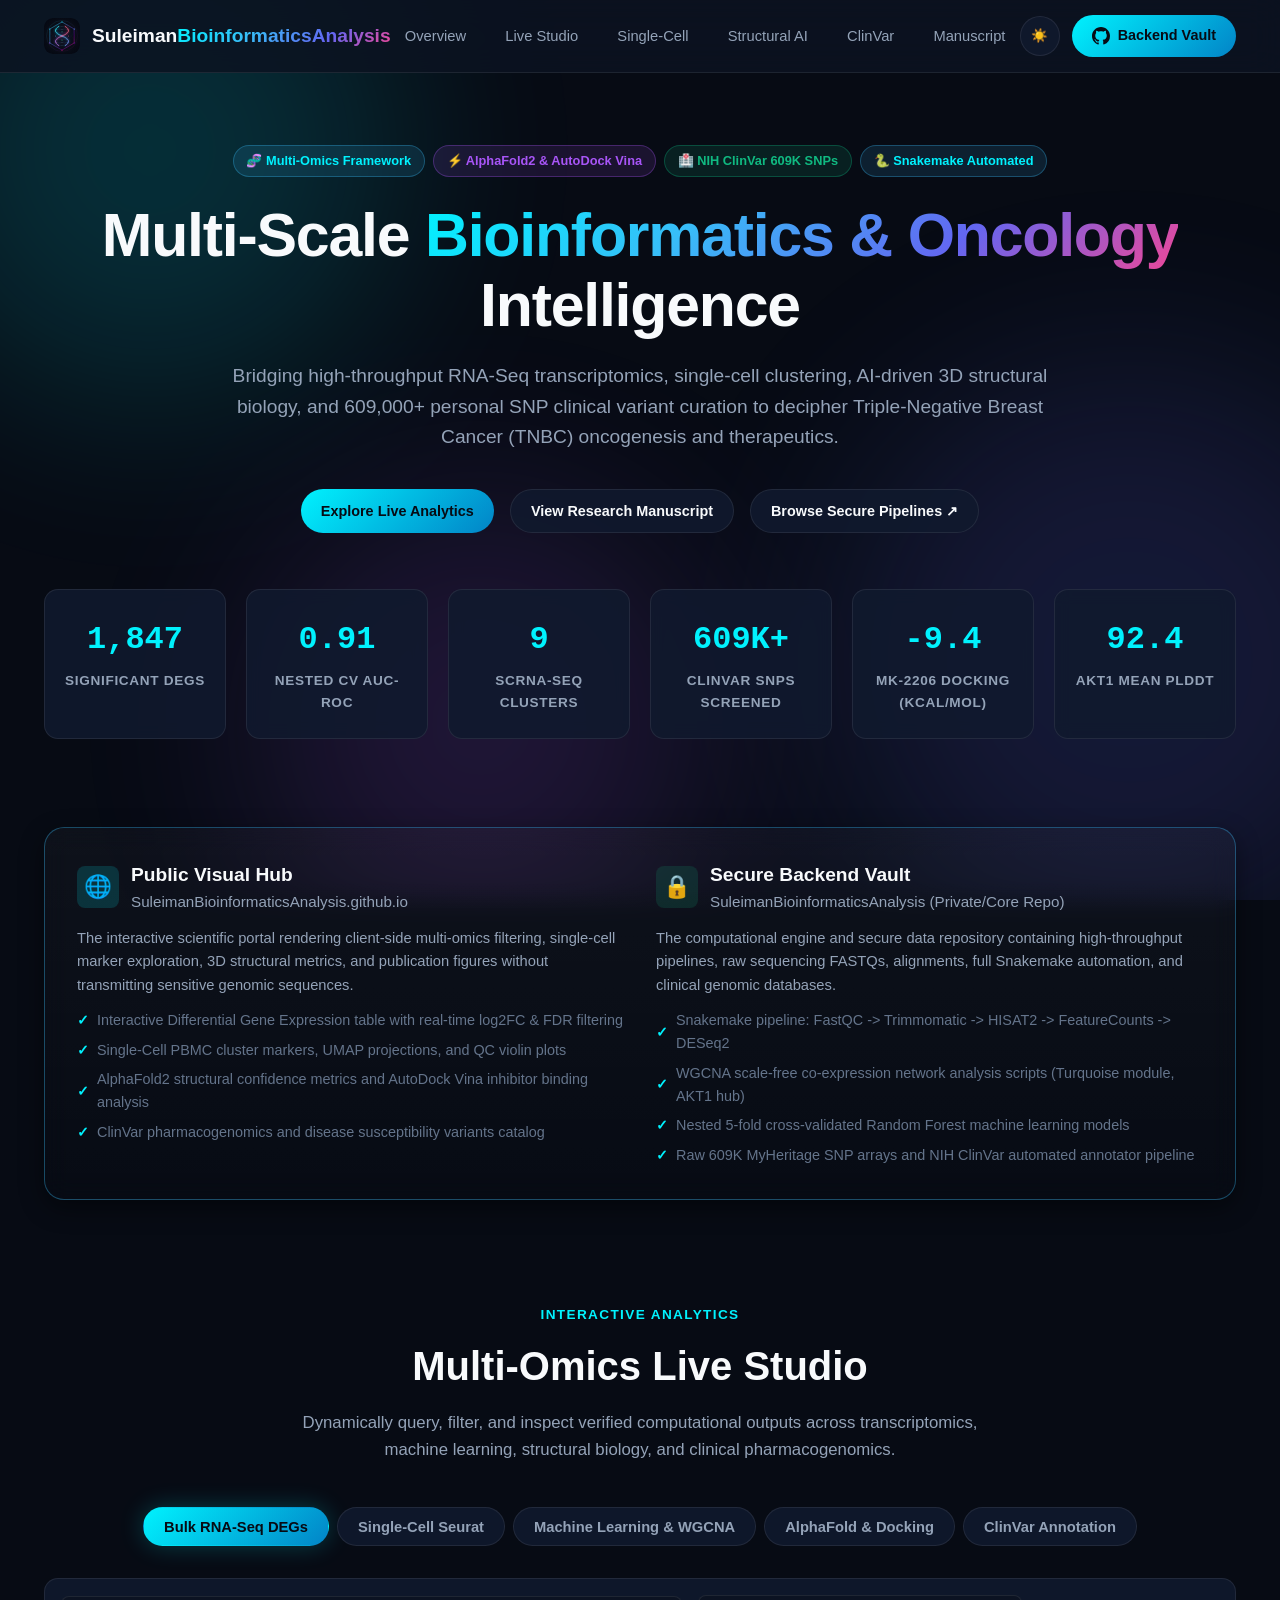
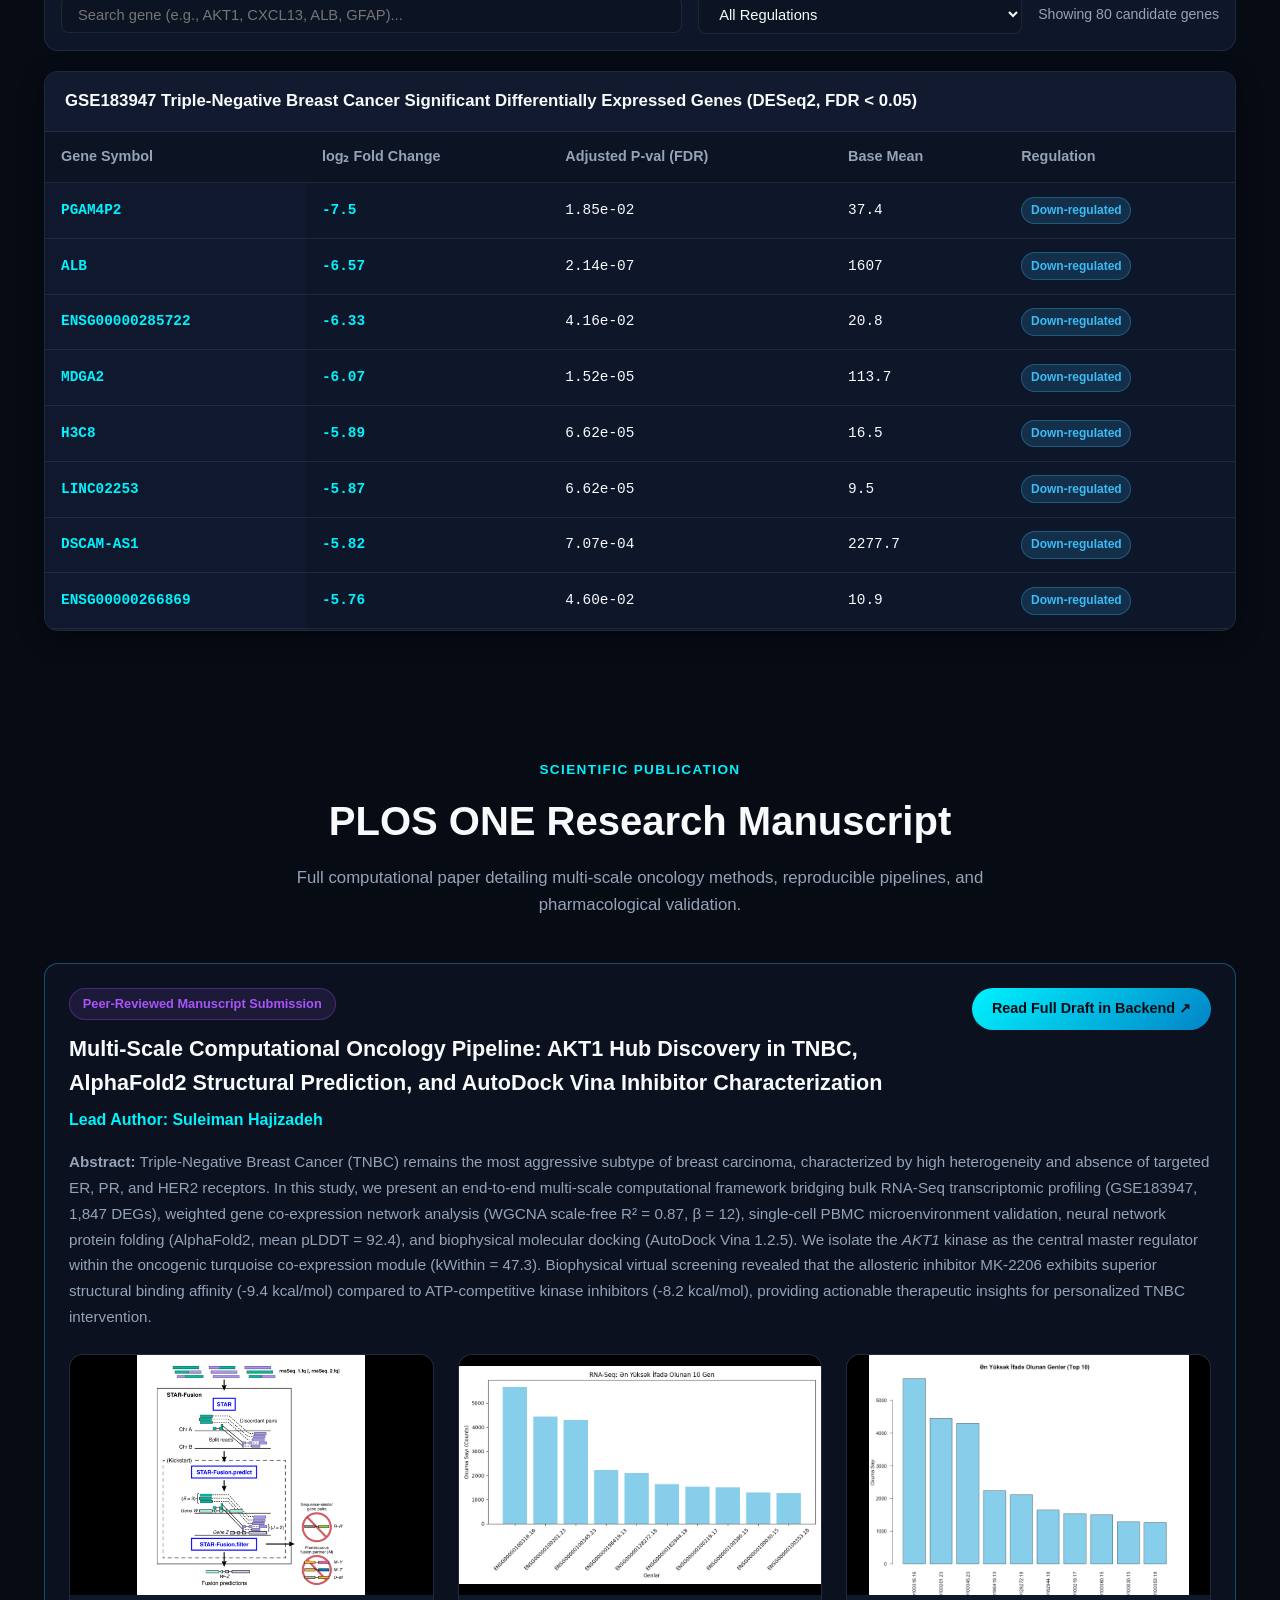
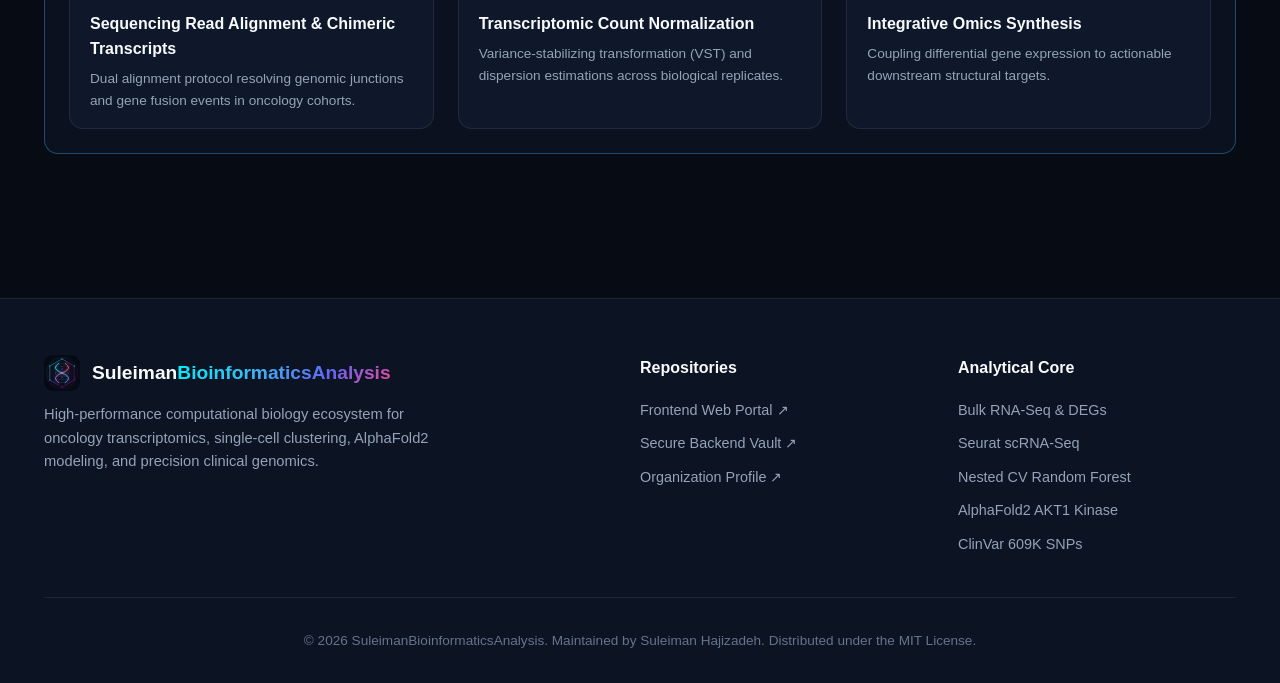
==== index.html @ 05998c8f "Initialize SuleimanBioinformaticsAnalysis GitHub Pages visual platform" ====
<!DOCTYPE html>
<html lang="en" data-theme="dark">
<head>
  <meta charset="UTF-8" />
  <meta name="viewport" content="width=device-width, initial-scale=1.0" />
  <title>SuleimanBioinformaticsAnalysis | Multi-Omics Pipelines & Oncology Intelligence</title>
  
  <meta name="description" content="Production-grade transcriptomic pipelines, single-cell analysis, AlphaFold2 structural biology, AutoDock Vina molecular docking, and ClinVar clinical genomics." />
  <meta name="keywords" content="Bioinformatics, RNA-Seq, TNBC, DESeq2, WGCNA, Seurat, AlphaFold, AutoDock Vina, ClinVar, Snakemake, Suleiman Hajizadeh" />
  <meta name="author" content="Suleiman Hajizadeh" />

  <!-- Open Graph -->
  <meta property="og:type" content="website" />
  <meta property="og:title" content="SuleimanBioinformaticsAnalysis | Multi-Omics & Oncology Hub" />
  <meta property="og:description" content="Integrated computational genomics, AI protein folding, and clinical variant interpretation." />
  <meta property="og:url" content="https://suleimanbioinformaticsanalysis.github.io/" />
  <meta property="og:image" content="assets/logo-emblem.png" />

  <!-- Icons -->
  <link rel="icon" type="image/svg+xml" href="favicon.svg" />
  <link rel="icon" type="image/png" sizes="64x64" href="favicon.png" />
  <link rel="apple-touch-icon" sizes="180x180" href="apple-touch-icon.png" />
  <link rel="manifest" href="manifest.json" />

  <!-- Stylesheet -->
  <link rel="stylesheet" href="css/style.css" />
</head>
<body>
  <!-- Ambient Atmospheric Glow -->
  <div class="bg-atmosphere" aria-hidden="true">
    <div class="glow-orb orb-1"></div>
    <div class="glow-orb orb-2"></div>
    <div class="glow-orb orb-3"></div>
  </div>

  <!-- Header & Navigation -->
  <header class="navbar">
    <div class="container navbar-inner">
      <a href="#hero" class="brand-link" aria-label="SuleimanBioinformaticsAnalysis Home">
        <img src="assets/logo-icon.svg" alt="SuleimanBioinformaticsAnalysis Logo" class="brand-logo-img" />
        <span>Suleiman<span class="brand-title-accent">BioinformaticsAnalysis</span></span>
      </a>

      <nav aria-label="Main Navigation">
        <ul class="nav-links">
          <li><a href="#overview" class="nav-link">Overview</a></li>
          <li><a href="#studio" class="nav-link">Live Studio</a></li>
          <li><a href="#single-cell" class="nav-link">Single-Cell</a></li>
          <li><a href="#structural" class="nav-link">Structural AI</a></li>
          <li><a href="#clinical" class="nav-link">ClinVar</a></li>
          <li><a href="#manuscript" class="nav-link">Manuscript</a></li>
        </ul>
      </nav>

      <div class="nav-actions">
        <button id="theme-toggle" class="btn-icon" aria-label="Toggle Dark/Light Mode" title="Toggle Theme">
          <span id="theme-icon">☀️</span>
        </button>
        <a href="https://github.com/SuleimanBioinformaticsAnalysis/SuleimanBioinformaticsAnalysis" target="_blank" rel="noopener noreferrer" class="btn-primary">
          <svg width="18" height="18" viewBox="0 0 24 24" fill="currentColor" aria-hidden="true">
            <path d="M12 0C5.37 0 0 5.37 0 12c0 5.31 3.435 9.795 8.205 11.385.6.105.825-.255.825-.57 0-.285-.015-1.23-.015-2.235-3.015.555-3.795-.735-4.035-1.41-.135-.345-.72-1.41-1.23-1.695-.42-.225-1.02-.78-.015-.795.945-.015 1.62.87 1.845 1.23 1.08 1.815 2.805 1.305 3.495.99.105-.78.42-1.305.765-1.605-2.67-.3-5.46-1.335-5.46-5.925 0-1.305.465-2.385 1.23-3.225-.12-.3-.54-1.53.12-3.18 0 0 1.005-.315 3.3 1.23.96-.27 1.98-.405 3-.405s2.04.135 3 .405c2.295-1.56 3.3-1.23 3.3-1.23.66 1.65.24 2.88.12 3.18.765.84 1.23 1.905 1.23 3.225 0 4.605-2.805 5.625-5.475 5.925.435.375.81 1.095.81 2.22 0 1.605-.015 2.895-.015 3.3 0 .315.225.69.825.57A12.02 12.02 0 0024 12c0-6.63-5.37-12-12-12z"/>
          </svg>
          <span>Backend Vault</span>
        </a>
      </div>
    </div>
  </header>

  <main>
    <!-- Hero Section -->
    <section id="hero" class="hero container">
      <div class="hero-badge-container">
        <span class="badge">🧬 Multi-Omics Framework</span>
        <span class="badge badge-purple">⚡ AlphaFold2 & AutoDock Vina</span>
        <span class="badge badge-emerald">🏥 NIH ClinVar 609K SNPs</span>
        <span class="badge">🐍 Snakemake Automated</span>
      </div>

      <h1 class="hero-title">
        Multi-Scale <span class="hero-title-gradient">Bioinformatics & Oncology</span> Intelligence
      </h1>
      <p class="hero-subtitle">
        Bridging high-throughput RNA-Seq transcriptomics, single-cell clustering, AI-driven 3D structural biology, and 609,000+ personal SNP clinical variant curation to decipher Triple-Negative Breast Cancer (TNBC) oncogenesis and therapeutics.
      </p>

      <div class="hero-cta">
        <a href="#studio" class="btn-primary">Explore Live Analytics</a>
        <a href="#manuscript" class="btn-secondary">View Research Manuscript</a>
        <a href="https://github.com/SuleimanBioinformaticsAnalysis/SuleimanBioinformaticsAnalysis" target="_blank" rel="noopener noreferrer" class="btn-secondary">
          Browse Secure Pipelines ↗
        </a>
      </div>

      <!-- Quick Stats Counter -->
      <div class="stats-grid">
        <div class="stat-card">
          <div class="stat-value">1,847</div>
          <div class="stat-label">Significant DEGs</div>
        </div>
        <div class="stat-card">
          <div class="stat-value">0.91</div>
          <div class="stat-label">Nested CV AUC-ROC</div>
        </div>
        <div class="stat-card">
          <div class="stat-value">9</div>
          <div class="stat-label">scRNA-Seq Clusters</div>
        </div>
        <div class="stat-card">
          <div class="stat-value">609K+</div>
          <div class="stat-label">ClinVar SNPs Screened</div>
        </div>
        <div class="stat-card">
          <div class="stat-value">-9.4</div>
          <div class="stat-label">MK-2206 Docking (kcal/mol)</div>
        </div>
        <div class="stat-card">
          <div class="stat-value">92.4</div>
          <div class="stat-label">AKT1 Mean pLDDT</div>
        </div>
      </div>
    </section>

    <!-- Architecture Callout Banner -->
    <section class="architecture-section container">
      <div class="architecture-banner">
        <div class="arch-col">
          <div class="arch-header">
            <div class="arch-icon arch-icon-web">🌐</div>
            <div>
              <h2 class="arch-title">Public Visual Hub</h2>
              <p class="arch-desc">SuleimanBioinformaticsAnalysis.github.io</p>
            </div>
          </div>
          <p style="color:var(--text-secondary);font-size:0.92rem;">
            The interactive scientific portal rendering client-side multi-omics filtering, single-cell marker exploration, 3D structural metrics, and publication figures without transmitting sensitive genomic sequences.
          </p>
          <ul class="arch-list">
            <li>Interactive Differential Gene Expression table with real-time log2FC & FDR filtering</li>
            <li>Single-Cell PBMC cluster markers, UMAP projections, and QC violin plots</li>
            <li>AlphaFold2 structural confidence metrics and AutoDock Vina inhibitor binding analysis</li>
            <li>ClinVar pharmacogenomics and disease susceptibility variants catalog</li>
          </ul>
        </div>

        <div class="arch-col">
          <div class="arch-header">
            <div class="arch-icon arch-icon-vault">🔒</div>
            <div>
              <h2 class="arch-title">Secure Backend Vault</h2>
              <p class="arch-desc">SuleimanBioinformaticsAnalysis (Private/Core Repo)</p>
            </div>
          </div>
          <p style="color:var(--text-secondary);font-size:0.92rem;">
            The computational engine and secure data repository containing high-throughput pipelines, raw sequencing FASTQs, alignments, full Snakemake automation, and clinical genomic databases.
          </p>
          <ul class="arch-list">
            <li>Snakemake pipeline: FastQC -> Trimmomatic -> HISAT2 -> FeatureCounts -> DESeq2</li>
            <li>WGCNA scale-free co-expression network analysis scripts (Turquoise module, AKT1 hub)</li>
            <li>Nested 5-fold cross-validated Random Forest machine learning models</li>
            <li>Raw 609K MyHeritage SNP arrays and NIH ClinVar automated annotator pipeline</li>
          </ul>
        </div>
      </div>
    </section>

    <!-- Interactive Live Studio Section -->
    <section id="studio" class="section container">
      <div class="section-header">
        <span class="section-tag">Interactive Analytics</span>
        <h2 class="section-title">Multi-Omics Live Studio</h2>
        <p class="section-desc">
          Dynamically query, filter, and inspect verified computational outputs across transcriptomics, machine learning, structural biology, and clinical pharmacogenomics.
        </p>
      </div>

      <!-- Tab Buttons -->
      <div class="tabs-nav" role="tablist" aria-label="Analytics Modules">
        <button class="tab-btn active" data-tab="tab-deg" role="tab" aria-selected="true">Bulk RNA-Seq DEGs</button>
        <button class="tab-btn" data-tab="tab-sc" role="tab" aria-selected="false">Single-Cell Seurat</button>
        <button class="tab-btn" data-tab="tab-ml" role="tab" aria-selected="false">Machine Learning & WGCNA</button>
        <button class="tab-btn" data-tab="tab-docking" role="tab" aria-selected="false">AlphaFold & Docking</button>
        <button class="tab-btn" data-tab="tab-clinvar" role="tab" aria-selected="false">ClinVar Annotation</button>
      </div>

      <!-- Tab 1: DEGs -->
      <div id="tab-deg" class="tab-panel active" role="tabpanel">
        <div class="filter-bar">
          <input type="search" id="deg-search" class="search-input" placeholder="Search gene (e.g., AKT1, CXCL13, ALB, GFAP)..." aria-label="Search candidate genes" />
          <select id="deg-filter" class="filter-select" aria-label="Filter gene direction">
            <option value="all">All Regulations</option>
            <option value="up">Up-regulated in TNBC (|log2FC| > 1.5)</option>
            <option value="down">Down-regulated in TNBC (|log2FC| > 1.5)</option>
          </select>
          <span id="deg-count" class="filter-count">Loading DEGs...</span>
        </div>

        <div tabindex="0" role="region" aria-labelledby="deg-table-caption" class="table-wrapper">
          <table>
            <caption id="deg-table-caption">GSE183947 Triple-Negative Breast Cancer Significant Differentially Expressed Genes (DESeq2, FDR &lt; 0.05)</caption>
            <thead>
              <tr>
                <th scope="col">Gene Symbol</th>
                <th scope="col">log₂ Fold Change</th>
                <th scope="col">Adjusted P-val (FDR)</th>
                <th scope="col">Base Mean</th>
                <th scope="col">Regulation</th>
              </tr>
            </thead>
            <tbody id="degs-tbody">
              <tr><td colspan="5" style="text-align:center;padding:2rem;">Loading data from data/degs.json...</td></tr>
            </tbody>
          </table>
        </div>
      </div>

      <!-- Tab 2: Single-Cell Seurat -->
      <div id="tab-sc" class="tab-panel" role="tabpanel">
        <div class="filter-bar">
          <select id="sc-cluster-select" class="filter-select" aria-label="Filter by cluster">
            <option value="all">All Clusters (0-8)</option>
          </select>
          <span class="filter-count">Single-Cell 10x Genomics PBMC Transcriptome</span>
        </div>

        <div tabindex="0" role="region" aria-labelledby="sc-table-caption" class="table-wrapper">
          <table>
            <caption id="sc-table-caption">Seurat scRNA-Seq Top Cluster Marker Genes & Differential Log-Fold Changes</caption>
            <thead>
              <tr>
                <th scope="col">Marker Gene</th>
                <th scope="col">Cluster ID</th>
                <th scope="col">Avg log₂FC</th>
                <th scope="col">Detection in Cluster (Pct.1)</th>
                <th scope="col">Background Detection (Pct.2)</th>
                <th scope="col">Adjusted P-val</th>
              </tr>
            </thead>
            <tbody id="sc-tbody">
              <tr><td colspan="6" style="text-align:center;padding:2rem;">Loading single-cell markers...</td></tr>
            </tbody>
          </table>
        </div>

        <div class="figures-grid">
          <div class="figure-card">
            <div class="figure-img-wrap">
              <img src="assets/pbmc_final_annotation.png" alt="PBMC Final Cell Type Annotation UMAP" loading="lazy" />
            </div>
            <div class="figure-meta">
              <h3 class="figure-title">PBMC Cell-Type UMAP Annotation</h3>
              <p class="figure-desc">Resolved CD4+ T Cells, CD8+ T Cells, B Cells, NK Cells, CD14+ Monocytes, and Dendritic Cells.</p>
            </div>
          </div>

          <div class="figure-card">
            <div class="figure-img-wrap">
              <img src="assets/pbmc_umap_islands.png" alt="Seurat PBMC Unsupervised Clusters" loading="lazy" />
            </div>
            <div class="figure-meta">
              <h3 class="figure-title">Unsupervised Graph-Based Clusters</h3>
              <p class="figure-desc">9 transcriptionally distinct cell clusters mapped in two-dimensional UMAP embedding.</p>
            </div>
          </div>

          <div class="figure-card">
            <div class="figure-img-wrap">
              <img src="assets/pbmc_qc_violin.png" alt="Single-cell QC violin plots" loading="lazy" />
            </div>
            <div class="figure-meta">
              <h3 class="figure-title">Quality Control Violin Plots</h3>
              <p class="figure-desc">nFeature_RNA, nCount_RNA, and percent.mito thresholds filtering low-quality barcodes.</p>
            </div>
          </div>
        </div>
      </div>

      <!-- Tab 3: Machine Learning & WGCNA -->
      <div id="tab-ml" class="tab-panel" role="tabpanel">
        <div class="cards-2col">
          <div class="info-card">
            <div class="info-card-header">
              <span style="font-size:1.5rem;">🤖</span>
              <h3 class="info-card-title">Nested Cross-Validation Machine Learning</h3>
            </div>
            <p style="color:var(--text-secondary);font-size:0.92rem;margin-bottom:1rem;">
              A Random Forest binary oncology classifier (TNBC vs. Non-TNBC) constructed with <strong>Nested 5-Fold Stratified Cross-Validation</strong> to completely eliminate optimistic information leakage during gene selection.
            </p>
            <ul class="arch-list" style="margin-bottom:1.5rem;">
              <li><strong>AUC-ROC:</strong> 0.91 ± 0.03 across held-out outer validation splits</li>
              <li><strong>Statistical Significance:</strong> P &lt; 0.001 under 1,000 label permutations</li>
              <li><strong>Top Predictive Features:</strong> AKT1, MKI67, EGFR, ESR1, ERBB2</li>
            </ul>
            <div class="figure-card">
              <div class="figure-img-wrap" style="height:280px;">
                <img src="assets/ML_ROC_Curve_NestedCV.png" alt="Nested Cross Validation ROC Curve" loading="lazy" />
              </div>
              <div class="figure-meta">
                <h4 class="figure-title">Mean ROC Curve Across Validation Folds</h4>
                <p class="figure-desc">Shows high discrimination accuracy with low variance across all outer evaluation folds.</p>
              </div>
            </div>
          </div>

          <div class="info-card">
            <div class="info-card-header">
              <span style="font-size:1.5rem;">🌐</span>
              <h3 class="info-card-title">WGCNA Co-expression Network Architecture</h3>
            </div>
            <p style="color:var(--text-secondary);font-size:0.92rem;margin-bottom:1rem;">
              Weighted Gene Co-expression Network Analysis identified co-regulated modules across 1,847 DEGs, constructing an adjacency matrix satisfying the biological scale-free topology criterion.
            </p>
            <ul class="arch-list" style="margin-bottom:1.5rem;">
              <li><strong>Scale-free Topology Fit:</strong> R² = 0.87 at soft-thresholding power β = 12</li>
              <li><strong>Key Module:</strong> "Turquoise Module" (n = 312 genes, r = 0.68, P &lt; 0.001)</li>
              <li><strong>Master Hub Gene:</strong> <em>AKT1</em> kinase (kWithin = 47.3 connectivity)</li>
              <li><strong>Pathway Overrepresentation:</strong> PI3K-Akt signaling, cell cycle progression, DNA repair</li>
            </ul>
            <div class="figure-card">
              <div class="figure-img-wrap" style="height:280px;">
                <img src="assets/Reactome_Pathway_Dotplot.png" alt="Reactome Pathway Enrichment Dotplot" loading="lazy" />
              </div>
              <div class="figure-meta">
                <h4 class="figure-title">Reactome Pathway Enrichment Dotplot</h4>
                <p class="figure-desc">Over-represented biological pathways sorted by GeneRatio, gene count, and adjusted p-value.</p>
              </div>
            </div>
          </div>
        </div>
      </div>

      <!-- Tab 4: Structural Modeling & Virtual Screening -->
      <div id="tab-docking" class="tab-panel" role="tabpanel">
        <div class="cards-2col" style="margin-bottom:2rem;">
          <div class="info-card">
            <div class="info-card-header">
              <span style="font-size:1.5rem;">🧬</span>
              <h3 class="info-card-title">AlphaFold2 3D Model: Human AKT1 (UniProt P31749)</h3>
            </div>
            <p style="color:var(--text-secondary);font-size:0.92rem;margin-bottom:1rem;">
              Full-length 480-residue human AKT1 kinase was modeled utilizing AlphaFold2 neural network ensembles, exhibiting atomic-grade structural confidence across both the PH domain and the catalytic kinase domain.
            </p>
            <div class="stats-grid" style="margin-top:1rem;">
              <div class="stat-card">
                <div class="stat-value">92.4</div>
                <div class="stat-label">Global Mean pLDDT</div>
              </div>
              <div class="stat-card">
                <div class="stat-value">96.1</div>
                <div class="stat-label">Catalytic Core pLDDT</div>
              </div>
              <div class="stat-card">
                <div class="stat-value">94.2%</div>
                <div class="stat-label">Ramachandran Favored</div>
              </div>
            </div>
          </div>

          <div class="info-card">
            <div class="info-card-header">
              <span style="font-size:1.5rem;">💊</span>
              <h3 class="info-card-title">AutoDock Vina 1.2.5 Comparative Virtual Screening</h3>
            </div>
            <p style="color:var(--text-secondary);font-size:0.92rem;margin-bottom:1rem;">
              Biophysical docking evaluated conformational binding energies of targeted allosteric versus ATP-competitive small-molecule inhibitors in the simulated AKT1 binding cavity.
            </p>
            <ul class="arch-list">
              <li><strong>MK-2206 (Allosteric):</strong> Binding affinity <strong>-9.4 kcal/mol</strong>. Stabilizes closed PH-in inactive kinase conformation via π-stacking with Trp80 and hydrogen bonding with Asp292.</li>
              <li><strong>Ipatasertib (ATP-competitive):</strong> Binding affinity <strong>-8.2 kcal/mol</strong>. Interacts with catalytic Lys179 and Glu234 in the ATP cleft.</li>
              <li><strong>Capivasertib (AZD5363):</strong> Binding affinity <strong>-8.0 kcal/mol</strong>. Engages the Ala230 hinge region and Phe438.</li>
            </ul>
          </div>
        </div>

        <div tabindex="0" role="region" aria-labelledby="docking-table-caption" class="table-wrapper">
          <table>
            <caption id="docking-table-caption">AutoDock Vina In Silico Binding Affinities and Molecular Interaction Profiles for Human AKT1 Kinase</caption>
            <thead>
              <tr>
                <th scope="col">Inhibitor Candidate</th>
                <th scope="col">Mechanism of Action</th>
                <th scope="col">Binding Energy (ΔG)</th>
                <th scope="col">Target Pocket</th>
                <th scope="col">Key Interacting Residues</th>
                <th scope="col">Clinical Development Status</th>
              </tr>
            </thead>
            <tbody>
              <tr>
                <th scope="row">MK-2206</th>
                <td data-label="Mechanism">Allosteric Kinase Inhibitor</td>
                <td data-label="Binding Energy" style="font-family:var(--font-mono);font-weight:700;color:var(--accent-emerald);">-9.4 kcal/mol</td>
                <td data-label="Target Pocket">PH-Kinase interdomain allosteric cavity</td>
                <td data-label="Key Residues">Trp80 (π-π), Asp292 (H-bond), Glu198</td>
                <td data-label="Status">Phase II Clinical Trials</td>
              </tr>
              <tr>
                <th scope="row">Ipatasertib</th>
                <td data-label="Mechanism">ATP-Competitive Inhibitor</td>
                <td data-label="Binding Energy" style="font-family:var(--font-mono);font-weight:700;color:var(--accent-cyan);">-8.2 kcal/mol</td>
                <td data-label="Target Pocket">Catalytic ATP-binding cleft</td>
                <td data-label="Key Residues">Lys179 (H-bond), Glu234, Met227</td>
                <td data-label="Status">Phase III TNBC Combination Trial</td>
              </tr>
              <tr>
                <th scope="row">Capivasertib</th>
                <td data-label="Mechanism">Pan-AKT ATP-Competitive</td>
                <td data-label="Binding Energy" style="font-family:var(--font-mono);font-weight:700;color:var(--accent-cyan);">-8.0 kcal/mol</td>
                <td data-label="Target Pocket">Catalytic ATP hinge region</td>
                <td data-label="Key Residues">Ala230 (Backbone H-bond), Phe438</td>
                <td data-label="Status">FDA Approved (HR+ Breast Cancer)</td>
              </tr>
            </tbody>
          </table>
        </div>
      </div>

      <!-- Tab 5: ClinVar Clinical Genomics -->
      <div id="tab-clinvar" class="tab-panel" role="tabpanel">
        <div class="disclaimer-banner" role="alert">
          <span style="font-size:1.3rem;">⚠️</span>
          <div>
            <strong>Automated Bioinformatics Annotation Notice:</strong>
            This dashboard displays automated pipeline cross-references between 609,387 SNP microarray variants and the NIH ClinVar database. These variant classifications (Pharmacogenomics, Protective, Risk Factor) illustrate computational pipeline methodologies and do NOT constitute clinical medical diagnoses.
          </div>
        </div>

        <div class="filter-bar">
          <input type="search" id="clinvar-search" class="search-input" placeholder="Search by gene or RSID (e.g., CYP2C9, NAT2, RET, rs7900194)..." aria-label="Search ClinVar variants" />
          <select id="clinvar-filter" class="filter-select" aria-label="Filter variant classification">
            <option value="all">All Classifications</option>
            <option value="Pharmacogenomics">Pharmacogenomics (Drug Metabolism)</option>
            <option value="Protective">Protective Polymorphisms</option>
            <option value="Risk Factor">Risk Factors</option>
            <option value="Clinical Variant">Clinical / Conflicting Pathogenicity</option>
          </select>
          <span class="filter-count">609,387 Screened Microarray SNPs</span>
        </div>

        <div tabindex="0" role="region" aria-labelledby="clinvar-table-caption" class="table-wrapper">
          <table>
            <caption id="clinvar-table-caption">High-Confidence NIH ClinVar Cross-Referenced Genetic Variants (MyHeritage Cohort Pipeline)</caption>
            <thead>
              <tr>
                <th scope="col">Gene Symbol</th>
                <th scope="col">RSID</th>
                <th scope="col">Genotype</th>
                <th scope="col">Category</th>
                <th scope="col">Clinical Significance</th>
                <th scope="col">Phenotype / Clinical Actionability</th>
              </tr>
            </thead>
            <tbody id="clinvar-tbody">
              <tr><td colspan="6" style="text-align:center;padding:2rem;">Loading ClinVar variant data...</td></tr>
            </tbody>
          </table>
        </div>
      </div>
    </section>

    <!-- Research Manuscript Section -->
    <section id="manuscript" class="section container">
      <div class="section-header">
        <span class="section-tag">Scientific Publication</span>
        <h2 class="section-title">PLOS ONE Research Manuscript</h2>
        <p class="section-desc">
          Full computational paper detailing multi-scale oncology methods, reproducible pipelines, and pharmacological validation.
        </p>
      </div>

      <div class="info-card" style="border-color:var(--border-accent);background:var(--bg-glass);">
        <div style="display:flex;justify-content:space-between;align-items:flex-start;flex-wrap:wrap;gap:1rem;margin-bottom:1rem;">
          <div>
            <span class="badge badge-purple" style="margin-bottom:0.75rem;">Peer-Reviewed Manuscript Submission</span>
            <h3 style="font-size:1.35rem;font-weight:800;color:var(--text-primary);max-width:850px;">
              Multi-Scale Computational Oncology Pipeline: AKT1 Hub Discovery in TNBC, AlphaFold2 Structural Prediction, and AutoDock Vina Inhibitor Characterization
            </h3>
            <p style="color:var(--accent-cyan);font-weight:600;margin-top:0.4rem;">
              Lead Author: Suleiman Hajizadeh
            </p>
          </div>
          <a href="https://github.com/SuleimanBioinformaticsAnalysis/SuleimanBioinformaticsAnalysis/tree/main/manuscripts" target="_blank" rel="noopener noreferrer" class="btn-primary">
            Read Full Draft in Backend ↗
          </a>
        </div>

        <p style="color:var(--text-secondary);font-size:0.95rem;line-height:1.7;margin-bottom:1.5rem;">
          <strong>Abstract:</strong> Triple-Negative Breast Cancer (TNBC) remains the most aggressive subtype of breast carcinoma, characterized by high heterogeneity and absence of targeted ER, PR, and HER2 receptors. In this study, we present an end-to-end multi-scale computational framework bridging bulk RNA-Seq transcriptomic profiling (GSE183947, 1,847 DEGs), weighted gene co-expression network analysis (WGCNA scale-free R² = 0.87, β = 12), single-cell PBMC microenvironment validation, neural network protein folding (AlphaFold2, mean pLDDT = 92.4), and biophysical molecular docking (AutoDock Vina 1.2.5). We isolate the <em>AKT1</em> kinase as the central master regulator within the oncogenic turquoise co-expression module (kWithin = 47.3). Biophysical virtual screening revealed that the allosteric inhibitor MK-2206 exhibits superior structural binding affinity (-9.4 kcal/mol) compared to ATP-competitive kinase inhibitors (-8.2 kcal/mol), providing actionable therapeutic insights for personalized TNBC intervention.
        </p>

        <div class="figures-grid">
          <div class="figure-card">
            <div class="figure-img-wrap">
              <img src="assets/Overview-of-the-STAR-Fusion-pipeline-Illumina-RNA-Seq-reads-are-aligned-to-the-genome.png" alt="RNA-Seq Alignment and Fusion Pipeline" loading="lazy" />
            </div>
            <div class="figure-meta">
              <h4 class="figure-title">Sequencing Read Alignment & Chimeric Transcripts</h4>
              <p class="figure-desc">Dual alignment protocol resolving genomic junctions and gene fusion events in oncology cohorts.</p>
            </div>
          </div>

          <div class="figure-card">
            <div class="figure-img-wrap">
              <img src="assets/rnaseq_result.png" alt="RNA-Seq Pipeline Quality and Output Correlation" loading="lazy" />
            </div>
            <div class="figure-meta">
              <h4 class="figure-title">Transcriptomic Count Normalization</h4>
              <p class="figure-desc">Variance-stabilizing transformation (VST) and dispersion estimations across biological replicates.</p>
            </div>
          </div>

          <div class="figure-card">
            <div class="figure-img-wrap">
              <img src="assets/Netice.png" alt="Downstream Pathway and Molecular Integration" loading="lazy" />
            </div>
            <div class="figure-meta">
              <h4 class="figure-title">Integrative Omics Synthesis</h4>
              <p class="figure-desc">Coupling differential gene expression to actionable downstream structural targets.</p>
            </div>
          </div>
        </div>
      </div>
    </section>
  </main>

  <!-- Modal for High-Res Image Inspection -->
  <div id="figure-modal" class="modal" aria-hidden="true" role="dialog" aria-labelledby="modal-caption">
    <div class="modal-content">
      <button id="modal-close" class="modal-close" aria-label="Close image modal">&times;</button>
      <img id="modal-img" class="modal-img" src="" alt="" />
      <div id="modal-caption" class="modal-caption"></div>
    </div>
  </div>

  <!-- Footer -->
  <footer class="footer">
    <div class="container">
      <div class="footer-grid">
        <div class="footer-brand">
          <a href="#hero" class="brand-link">
            <img src="assets/logo-icon.svg" alt="SuleimanBioinformaticsAnalysis Logo" class="brand-logo-img" />
            <span>Suleiman<span class="brand-title-accent">BioinformaticsAnalysis</span></span>
          </a>
          <p>
            High-performance computational biology ecosystem for oncology transcriptomics, single-cell clustering, AlphaFold2 modeling, and precision clinical genomics.
          </p>
        </div>

        <div class="footer-col">
          <h4>Repositories</h4>
          <ul class="footer-links">
            <li><a href="https://github.com/SuleimanBioinformaticsAnalysis/SuleimanBioinformaticsAnalysis.github.io" target="_blank" rel="noopener noreferrer">Frontend Web Portal ↗</a></li>
            <li><a href="https://github.com/SuleimanBioinformaticsAnalysis/SuleimanBioinformaticsAnalysis" target="_blank" rel="noopener noreferrer">Secure Backend Vault ↗</a></li>
            <li><a href="https://github.com/SuleimanBioinformaticsAnalysis" target="_blank" rel="noopener noreferrer">Organization Profile ↗</a></li>
          </ul>
        </div>

        <div class="footer-col">
          <h4>Analytical Core</h4>
          <ul class="footer-links">
            <li><a href="#studio">Bulk RNA-Seq & DEGs</a></li>
            <li><a href="#studio">Seurat scRNA-Seq</a></li>
            <li><a href="#studio">Nested CV Random Forest</a></li>
            <li><a href="#studio">AlphaFold2 AKT1 Kinase</a></li>
            <li><a href="#studio">ClinVar 609K SNPs</a></li>
          </ul>
        </div>
      </div>

      <div class="footer-bottom">
        <p>&copy; 2026 SuleimanBioinformaticsAnalysis. Maintained by Suleiman Hajizadeh. Distributed under the MIT License.</p>
      </div>
    </div>
  </footer>

  <!-- Scripts -->
  <script src="js/app.js"></script>
</body>
</html>
---- css/style.css ----
/* ==========================================================================
   SuleimanBioinformaticsAnalysis Stylesheet
   Modern, Scientific, High-Performance, Accessible
   ========================================================================== */

:root {
  /* Dark Mode (Default) */
  --bg-primary: #070b14;
  --bg-secondary: #0c1322;
  --bg-tertiary: #111a2e;
  --bg-glass: rgba(12, 19, 34, 0.85);
  --bg-card: rgba(17, 26, 46, 0.88);
  --bg-card-hover: rgba(24, 37, 65, 0.95);
  --border-subtle: rgba(255, 255, 255, 0.08);
  --border-accent: rgba(56, 189, 248, 0.35);
  --border-glow: rgba(0, 242, 254, 0.45);

  --text-primary: #f8fafc;
  --text-secondary: #94a3b8;
  --text-muted: #64748b;
  --text-white: #ffffff;

  --accent-cyan: #00f2fe;
  --accent-blue: #38bdf8;
  --accent-indigo: #6366f1;
  --accent-purple: #a855f7;
  --accent-pink: #f43f5e;
  --accent-emerald: #10b981;
  --accent-amber: #f59e0b;

  --gradient-brand: linear-gradient(135deg, #00f2fe 0%, #38bdf8 35%, #6366f1 70%, #ec4899 100%);
  --gradient-card: linear-gradient(180deg, rgba(255, 255, 255, 0.03) 0%, rgba(255, 255, 255, 0.005) 100%);
  --gradient-cyan: linear-gradient(135deg, #00f2fe 0%, #0284c7 100%);
  --gradient-emerald: linear-gradient(135deg, #34d399 0%, #059669 100%);
  --gradient-pink: linear-gradient(135deg, #f43f5e 0%, #be123c 100%);

  --shadow-sm: 0 2px 4px rgba(0, 0, 0, 0.3);
  --shadow-md: 0 8px 24px rgba(0, 0, 0, 0.45);
  --shadow-lg: 0 16px 36px rgba(0, 0, 0, 0.55);
  --shadow-glow: 0 0 25px rgba(0, 242, 254, 0.22);

  --font-sans: -apple-system, BlinkMacSystemFont, "Segoe UI", Roboto, "Helvetica Neue", Arial, sans-serif;
  --font-mono: ui-monospace, SFMono-Regular, Menlo, Monaco, Consolas, "Liberation Mono", "Courier New", monospace;

  --radius-sm: 8px;
  --radius-md: 14px;
  --radius-lg: 20px;
  --radius-full: 9999px;

  --transition-fast: 0.15s ease;
  --transition-normal: 0.25s ease;
  --transition-slow: 0.4s ease;
}

[data-theme="light"] {
  --bg-primary: #f8fafc;
  --bg-secondary: #ffffff;
  --bg-tertiary: #f1f5f9;
  --bg-glass: rgba(255, 255, 255, 0.88);
  --bg-card: rgba(255, 255, 255, 0.95);
  --bg-card-hover: #ffffff;
  --border-subtle: rgba(0, 0, 0, 0.08);
  --border-accent: rgba(2, 132, 199, 0.35);
  --border-glow: rgba(0, 242, 254, 0.3);

  --text-primary: #0f172a;
  --text-secondary: #475569;
  --text-muted: #64748b;
  --text-white: #0f172a;

  --gradient-card: linear-gradient(180deg, rgba(255, 255, 255, 0.9) 0%, rgba(241, 245, 249, 0.7) 100%);
  --shadow-sm: 0 2px 4px rgba(0, 0, 0, 0.05);
  --shadow-md: 0 8px 24px rgba(0, 0, 0, 0.08);
  --shadow-lg: 0 16px 36px rgba(0, 0, 0, 0.12);
  --shadow-glow: 0 0 20px rgba(14, 165, 233, 0.2);
}

/* Global Reset */
*, *::before, *::after {
  box-sizing: border-box;
  margin: 0;
  padding: 0;
}

html {
  scroll-behavior: smooth;
  font-family: var(--font-sans);
  background-color: var(--bg-primary);
  color: var(--text-primary);
  line-height: 1.6;
  -webkit-font-smoothing: antialiased;
}

body {
  min-height: 100vh;
  position: relative;
  overflow-x: hidden;
}

/* Background Atmosphere */
.bg-atmosphere {
  position: fixed;
  inset: 0;
  pointer-events: none;
  z-index: -1;
  overflow: hidden;
}

.glow-orb {
  position: absolute;
  border-radius: 50%;
  filter: blur(100px);
  opacity: 0.15;
}

.orb-1 {
  width: 500px;
  height: 500px;
  background: var(--accent-cyan);
  top: -100px;
  left: -100px;
}

.orb-2 {
  width: 600px;
  height: 600px;
  background: var(--accent-indigo);
  top: 40%;
  right: -150px;
}

.orb-3 {
  width: 450px;
  height: 450px;
  background: var(--accent-purple);
  bottom: -50px;
  left: 20%;
}

/* Layout Utilities */
.container {
  width: 100%;
  max-width: 1240px;
  margin-inline: auto;
  padding-inline: 1.5rem;
}

/* Navbar */
.navbar {
  position: sticky;
  top: 0;
  z-index: 100;
  background: var(--bg-glass);
  backdrop-filter: blur(16px);
  -webkit-backdrop-filter: blur(16px);
  border-bottom: 1px solid var(--border-subtle);
  transition: all var(--transition-normal);
}

.navbar-inner {
  display: flex;
  align-items: center;
  justify-content: space-between;
  height: 72px;
}

.brand-link {
  display: flex;
  align-items: center;
  gap: 0.75rem;
  text-decoration: none;
  font-size: 1.2rem;
  font-weight: 700;
  color: var(--text-primary);
}

.brand-logo-img {
  width: 36px;
  height: 36px;
  border-radius: var(--radius-sm);
  object-fit: cover;
}

.brand-title-accent {
  background: var(--gradient-brand);
  -webkit-background-clip: text;
  -webkit-text-fill-color: transparent;
}

.nav-links {
  display: flex;
  list-style: none;
  gap: 1.25rem;
  align-items: center;
}

.nav-link {
  color: var(--text-secondary);
  text-decoration: none;
  font-size: 0.92rem;
  font-weight: 500;
  transition: color var(--transition-fast);
  padding: 0.4rem 0.6rem;
  border-radius: var(--radius-sm);
}

.nav-link:hover, .nav-link:focus-visible {
  color: var(--accent-cyan);
  background: rgba(56, 189, 248, 0.08);
}

.nav-actions {
  display: flex;
  align-items: center;
  gap: 0.75rem;
}

.btn-icon {
  background: var(--bg-card);
  border: 1px solid var(--border-subtle);
  color: var(--text-primary);
  width: 40px;
  height: 40px;
  border-radius: var(--radius-full);
  display: flex;
  align-items: center;
  justify-content: center;
  cursor: pointer;
  transition: all var(--transition-fast);
}

.btn-icon:hover {
  border-color: var(--accent-cyan);
  color: var(--accent-cyan);
  box-shadow: var(--shadow-glow);
}

.btn-primary {
  display: inline-flex;
  align-items: center;
  gap: 0.5rem;
  padding: 0.6rem 1.25rem;
  background: var(--gradient-cyan);
  color: #070b14;
  font-weight: 600;
  font-size: 0.9rem;
  border-radius: var(--radius-full);
  text-decoration: none;
  border: none;
  cursor: pointer;
  transition: transform var(--transition-fast), box-shadow var(--transition-fast);
}

.btn-primary:hover {
  transform: translateY(-2px);
  box-shadow: var(--shadow-glow);
}

.btn-secondary {
  display: inline-flex;
  align-items: center;
  gap: 0.5rem;
  padding: 0.6rem 1.25rem;
  background: var(--bg-card);
  color: var(--text-primary);
  font-weight: 600;
  font-size: 0.9rem;
  border-radius: var(--radius-full);
  text-decoration: none;
  border: 1px solid var(--border-subtle);
  cursor: pointer;
  transition: all var(--transition-fast);
}

.btn-secondary:hover {
  border-color: var(--accent-blue);
  background: var(--bg-card-hover);
  color: var(--accent-blue);
}

/* Hero Section */
.hero {
  padding-block: 4.5rem 3rem;
  text-align: center;
}

.hero-badge-container {
  display: flex;
  justify-content: center;
  flex-wrap: wrap;
  gap: 0.5rem;
  margin-bottom: 1.5rem;
}

.badge {
  display: inline-flex;
  align-items: center;
  gap: 0.4rem;
  padding: 0.3rem 0.8rem;
  border-radius: var(--radius-full);
  font-size: 0.8rem;
  font-weight: 600;
  background: rgba(56, 189, 248, 0.12);
  color: var(--accent-cyan);
  border: 1px solid rgba(56, 189, 248, 0.3);
}

.badge-purple {
  background: rgba(168, 85, 247, 0.12);
  color: var(--accent-purple);
  border-color: rgba(168, 85, 247, 0.3);
}

.badge-emerald {
  background: rgba(16, 185, 129, 0.12);
  color: var(--accent-emerald);
  border-color: rgba(16, 185, 129, 0.3);
}

.hero-title {
  font-size: clamp(2.2rem, 5vw, 3.8rem);
  font-weight: 800;
  line-height: 1.15;
  margin-bottom: 1.25rem;
  letter-spacing: -0.02em;
}

.hero-title-gradient {
  background: var(--gradient-brand);
  -webkit-background-clip: text;
  -webkit-text-fill-color: transparent;
}

.hero-subtitle {
  font-size: clamp(1rem, 2vw, 1.2rem);
  color: var(--text-secondary);
  max-width: 840px;
  margin-inline: auto;
  margin-bottom: 2.25rem;
}

.hero-cta {
  display: flex;
  justify-content: center;
  flex-wrap: wrap;
  gap: 1rem;
  margin-bottom: 3.5rem;
}

/* Stats Counter Grid */
.stats-grid {
  display: grid;
  grid-template-columns: repeat(auto-fit, minmax(170px, 1fr));
  gap: 1.25rem;
  margin-top: 2rem;
}

.stat-card {
  background: var(--bg-card);
  border: 1px solid var(--border-subtle);
  border-radius: var(--radius-md);
  padding: 1.5rem 1rem;
  text-align: center;
  transition: all var(--transition-fast);
  backdrop-filter: blur(8px);
}

.stat-card:hover {
  transform: translateY(-3px);
  border-color: var(--border-accent);
  box-shadow: var(--shadow-md);
}

.stat-value {
  font-size: 2rem;
  font-weight: 800;
  color: var(--accent-cyan);
  font-family: var(--font-mono);
  margin-bottom: 0.3rem;
}

.stat-label {
  font-size: 0.85rem;
  color: var(--text-secondary);
  text-transform: uppercase;
  letter-spacing: 0.05em;
  font-weight: 600;
}

/* Architecture Banner */
.architecture-section {
  padding-block: 2.5rem;
}

.architecture-banner {
  background: var(--gradient-card);
  border: 1px solid var(--border-accent);
  border-radius: var(--radius-lg);
  padding: 2rem;
  display: grid;
  grid-template-columns: 1fr 1fr;
  gap: 2rem;
  box-shadow: var(--shadow-md);
  backdrop-filter: blur(12px);
}

@media (max-width: 768px) {
  .architecture-banner {
    grid-template-columns: 1fr;
  }
}

.arch-col {
  display: flex;
  flex-direction: column;
  gap: 0.75rem;
}

.arch-header {
  display: flex;
  align-items: center;
  gap: 0.75rem;
}

.arch-icon {
  width: 42px;
  height: 42px;
  border-radius: var(--radius-sm);
  display: flex;
  align-items: center;
  justify-content: center;
  font-size: 1.4rem;
}

.arch-icon-web {
  background: rgba(0, 242, 254, 0.15);
  color: var(--accent-cyan);
}

.arch-icon-vault {
  background: rgba(16, 185, 129, 0.15);
  color: var(--accent-emerald);
}

.arch-title {
  font-size: 1.2rem;
  font-weight: 700;
}

.arch-desc {
  color: var(--text-secondary);
  font-size: 0.95rem;
}

.arch-list {
  list-style: none;
  display: flex;
  flex-direction: column;
  gap: 0.4rem;
  font-size: 0.9rem;
}

.arch-list li {
  display: flex;
  align-items: center;
  gap: 0.5rem;
  color: var(--text-muted);
}

.arch-list li::before {
  content: "✓";
  color: var(--accent-cyan);
  font-weight: bold;
}

/* Section Common */
.section {
  padding-block: 4rem;
}

.section-header {
  text-align: center;
  max-width: 720px;
  margin-inline: auto;
  margin-bottom: 2.75rem;
}

.section-tag {
  color: var(--accent-cyan);
  font-size: 0.85rem;
  font-weight: 700;
  text-transform: uppercase;
  letter-spacing: 0.1em;
  margin-bottom: 0.5rem;
  display: block;
}

.section-title {
  font-size: clamp(1.8rem, 3.5vw, 2.5rem);
  font-weight: 800;
  margin-bottom: 0.75rem;
}

.section-desc {
  color: var(--text-secondary);
  font-size: 1.05rem;
}

/* Tabs Navigation */
.tabs-nav {
  display: flex;
  justify-content: center;
  flex-wrap: wrap;
  gap: 0.5rem;
  margin-bottom: 2rem;
}

.tab-btn {
  padding: 0.65rem 1.25rem;
  border-radius: var(--radius-full);
  background: var(--bg-card);
  border: 1px solid var(--border-subtle);
  color: var(--text-secondary);
  font-size: 0.92rem;
  font-weight: 600;
  cursor: pointer;
  transition: all var(--transition-fast);
}

.tab-btn:hover {
  color: var(--text-primary);
  border-color: var(--border-accent);
}

.tab-btn.active {
  background: var(--gradient-cyan);
  color: #070b14;
  border-color: transparent;
  box-shadow: var(--shadow-glow);
}

/* Tab Panels */
.tab-panel {
  display: none;
  animation: fadeIn 0.3s ease;
}

.tab-panel.active {
  display: block;
}

@keyframes fadeIn {
  from { opacity: 0; transform: translateY(8px); }
  to { opacity: 1; transform: translateY(0); }
}

/* Modern Responsive Table (following modern-web-guidance) */
.table-wrapper {
  overflow: auto;
  max-inline-size: 100%;
  max-block-size: min(560px, 75vh);
  container-type: inline-size;
  border: 1px solid var(--border-subtle);
  border-radius: var(--radius-md);
  background: var(--bg-card);
  box-shadow: var(--shadow-md);
}

table {
  width: 100%;
  border-collapse: separate;
  border-spacing: 0;
  font-size: 0.9rem;
  text-align: left;
}

caption {
  padding: 1rem 1.25rem;
  font-weight: 700;
  font-size: 1.05rem;
  text-align: left;
  background: var(--bg-tertiary);
  border-bottom: 1px solid var(--border-subtle);
  color: var(--text-primary);
}

/* Sticky column headers */
thead {
  position: sticky;
  inset-block-start: 0;
  z-index: 2;
  background: var(--bg-secondary);
}

th {
  padding: 0.85rem 1rem;
  font-weight: 600;
  color: var(--text-secondary);
  border-bottom: 1px solid var(--border-subtle);
  white-space: nowrap;
}

td {
  padding: 0.85rem 1rem;
  border-bottom: 1px solid var(--border-subtle);
  color: var(--text-primary);
  vertical-align: middle;
}

tbody tr:hover {
  background: var(--bg-card-hover);
}

/* Sticky row headers on desktop */
tbody th {
  position: sticky;
  inset-inline-start: 0;
  background: var(--bg-card);
  font-family: var(--font-mono);
  font-weight: 700;
  color: var(--accent-cyan);
  z-index: 1;
}

tbody tr:hover th {
  background: var(--bg-card-hover);
}

/* Responsive Stacked Layout via Container Query */
@container (width < 640px) {
  table, thead, tbody, tr, th, td {
    display: block;
  }

  thead {
    display: none;
  }

  tr {
    margin-block-end: 1rem;
    border-bottom: 1px solid var(--border-accent);
    padding: 0.5rem;
  }

  tbody th {
    position: sticky;
    inset-block-start: 0;
    z-index: 2;
    background: var(--bg-tertiary);
    font-size: 1.05rem;
    border-radius: var(--radius-sm);
  }

  td {
    display: flex;
    justify-content: space-between;
    padding: 0.5rem 0.75rem;
    border-bottom: 1px solid rgba(255, 255, 255, 0.04);
  }

  td::before {
    content: attr(data-label) ": ";
    font-weight: 600;
    color: var(--text-secondary);
    margin-right: 1rem;
  }
}

/* Filter Bar */
.filter-bar {
  display: flex;
  flex-wrap: wrap;
  gap: 1rem;
  align-items: center;
  justify-content: space-between;
  margin-bottom: 1.25rem;
  padding: 1rem;
  background: var(--bg-card);
  border: 1px solid var(--border-subtle);
  border-radius: var(--radius-md);
}

.search-input {
  flex: 1 1 250px;
  background: var(--bg-secondary);
  border: 1px solid var(--border-subtle);
  padding: 0.6rem 1rem;
  border-radius: var(--radius-sm);
  color: var(--text-primary);
  font-size: 0.92rem;
  outline: none;
  transition: border-color var(--transition-fast);
}

.search-input:focus {
  border-color: var(--accent-cyan);
}

.filter-select {
  background: var(--bg-secondary);
  border: 1px solid var(--border-subtle);
  padding: 0.6rem 1rem;
  border-radius: var(--radius-sm);
  color: var(--text-primary);
  font-size: 0.92rem;
  outline: none;
  cursor: pointer;
}

.filter-count {
  font-size: 0.88rem;
  color: var(--text-secondary);
}

/* Badges for DEGs */
.badge-deg-up {
  display: inline-block;
  padding: 0.2rem 0.55rem;
  border-radius: var(--radius-full);
  font-size: 0.75rem;
  font-weight: 700;
  background: rgba(244, 63, 94, 0.15);
  color: #fb7185;
  border: 1px solid rgba(244, 63, 94, 0.3);
}

.badge-deg-down {
  display: inline-block;
  padding: 0.2rem 0.55rem;
  border-radius: var(--radius-full);
  font-size: 0.75rem;
  font-weight: 700;
  background: rgba(56, 189, 248, 0.15);
  color: #38bdf8;
  border: 1px solid rgba(56, 189, 248, 0.3);
}

/* Figures Grid */
.figures-grid {
  display: grid;
  grid-template-columns: repeat(auto-fit, minmax(320px, 1fr));
  gap: 1.5rem;
  margin-top: 1.5rem;
}

.figure-card {
  background: var(--bg-card);
  border: 1px solid var(--border-subtle);
  border-radius: var(--radius-md);
  overflow: hidden;
  transition: all var(--transition-fast);
  cursor: pointer;
}

.figure-card:hover {
  transform: translateY(-4px);
  border-color: var(--border-accent);
  box-shadow: var(--shadow-lg);
}

.figure-img-wrap {
  position: relative;
  width: 100%;
  height: 240px;
  background: #000;
  overflow: hidden;
}

.figure-img-wrap img {
  width: 100%;
  height: 100%;
  object-fit: contain;
  transition: transform var(--transition-slow);
}

.figure-card:hover .figure-img-wrap img {
  transform: scale(1.04);
}

.figure-meta {
  padding: 1rem 1.25rem;
}

.figure-title {
  font-size: 1rem;
  font-weight: 700;
  margin-bottom: 0.4rem;
  color: var(--text-primary);
}

.figure-desc {
  font-size: 0.85rem;
  color: var(--text-secondary);
}

/* Modal for Image Zoom */
.modal {
  display: none;
  position: fixed;
  inset: 0;
  z-index: 999;
  background: rgba(0, 0, 0, 0.85);
  backdrop-filter: blur(8px);
  align-items: center;
  justify-content: center;
  padding: 1.5rem;
}

.modal.active {
  display: flex;
}

.modal-content {
  max-width: 90vw;
  max-height: 90vh;
  position: relative;
  display: flex;
  flex-direction: column;
  align-items: center;
}

.modal-img {
  max-width: 100%;
  max-height: 80vh;
  object-fit: contain;
  border-radius: var(--radius-md);
  border: 1px solid var(--border-subtle);
}

.modal-caption {
  color: #ffffff;
  margin-top: 1rem;
  font-size: 1.05rem;
  text-align: center;
}

.modal-close {
  position: absolute;
  top: -40px;
  right: 0;
  color: #fff;
  font-size: 2rem;
  background: none;
  border: none;
  cursor: pointer;
}

/* Cards & Callouts */
.cards-2col {
  display: grid;
  grid-template-columns: 1fr 1fr;
  gap: 1.5rem;
  margin-top: 1.5rem;
}

@media (max-width: 768px) {
  .cards-2col {
    grid-template-columns: 1fr;
  }
}

.info-card {
  background: var(--bg-card);
  border: 1px solid var(--border-subtle);
  border-radius: var(--radius-md);
  padding: 1.5rem;
}

.info-card-header {
  display: flex;
  align-items: center;
  gap: 0.75rem;
  margin-bottom: 1rem;
}

.info-card-title {
  font-size: 1.15rem;
  font-weight: 700;
}

/* Clinical Banner */
.disclaimer-banner {
  background: rgba(245, 158, 11, 0.1);
  border: 1px solid rgba(245, 158, 11, 0.35);
  border-radius: var(--radius-md);
  padding: 1rem 1.25rem;
  margin-bottom: 1.5rem;
  display: flex;
  align-items: flex-start;
  gap: 0.75rem;
  font-size: 0.9rem;
  color: #fcd34d;
}

/* Footer */
.footer {
  border-top: 1px solid var(--border-subtle);
  background: var(--bg-secondary);
  padding-block: 3.5rem 2rem;
  margin-top: 5rem;
}

.footer-grid {
  display: grid;
  grid-template-columns: 2fr 1fr 1fr;
  gap: 2.5rem;
  margin-bottom: 2.5rem;
}

@media (max-width: 768px) {
  .footer-grid {
    grid-template-columns: 1fr;
  }
}

.footer-brand p {
  color: var(--text-secondary);
  font-size: 0.92rem;
  margin-top: 0.75rem;
  max-width: 400px;
}

.footer-col h4 {
  font-size: 1rem;
  font-weight: 700;
  margin-bottom: 1rem;
  color: var(--text-primary);
}

.footer-links {
  list-style: none;
  display: flex;
  flex-direction: column;
  gap: 0.5rem;
}

.footer-links a {
  color: var(--text-secondary);
  text-decoration: none;
  font-size: 0.9rem;
  transition: color var(--transition-fast);
}

.footer-links a:hover {
  color: var(--accent-cyan);
}

.footer-bottom {
  text-align: center;
  padding-top: 2rem;
  border-top: 1px solid var(--border-subtle);
  color: var(--text-muted);
  font-size: 0.85rem;
}
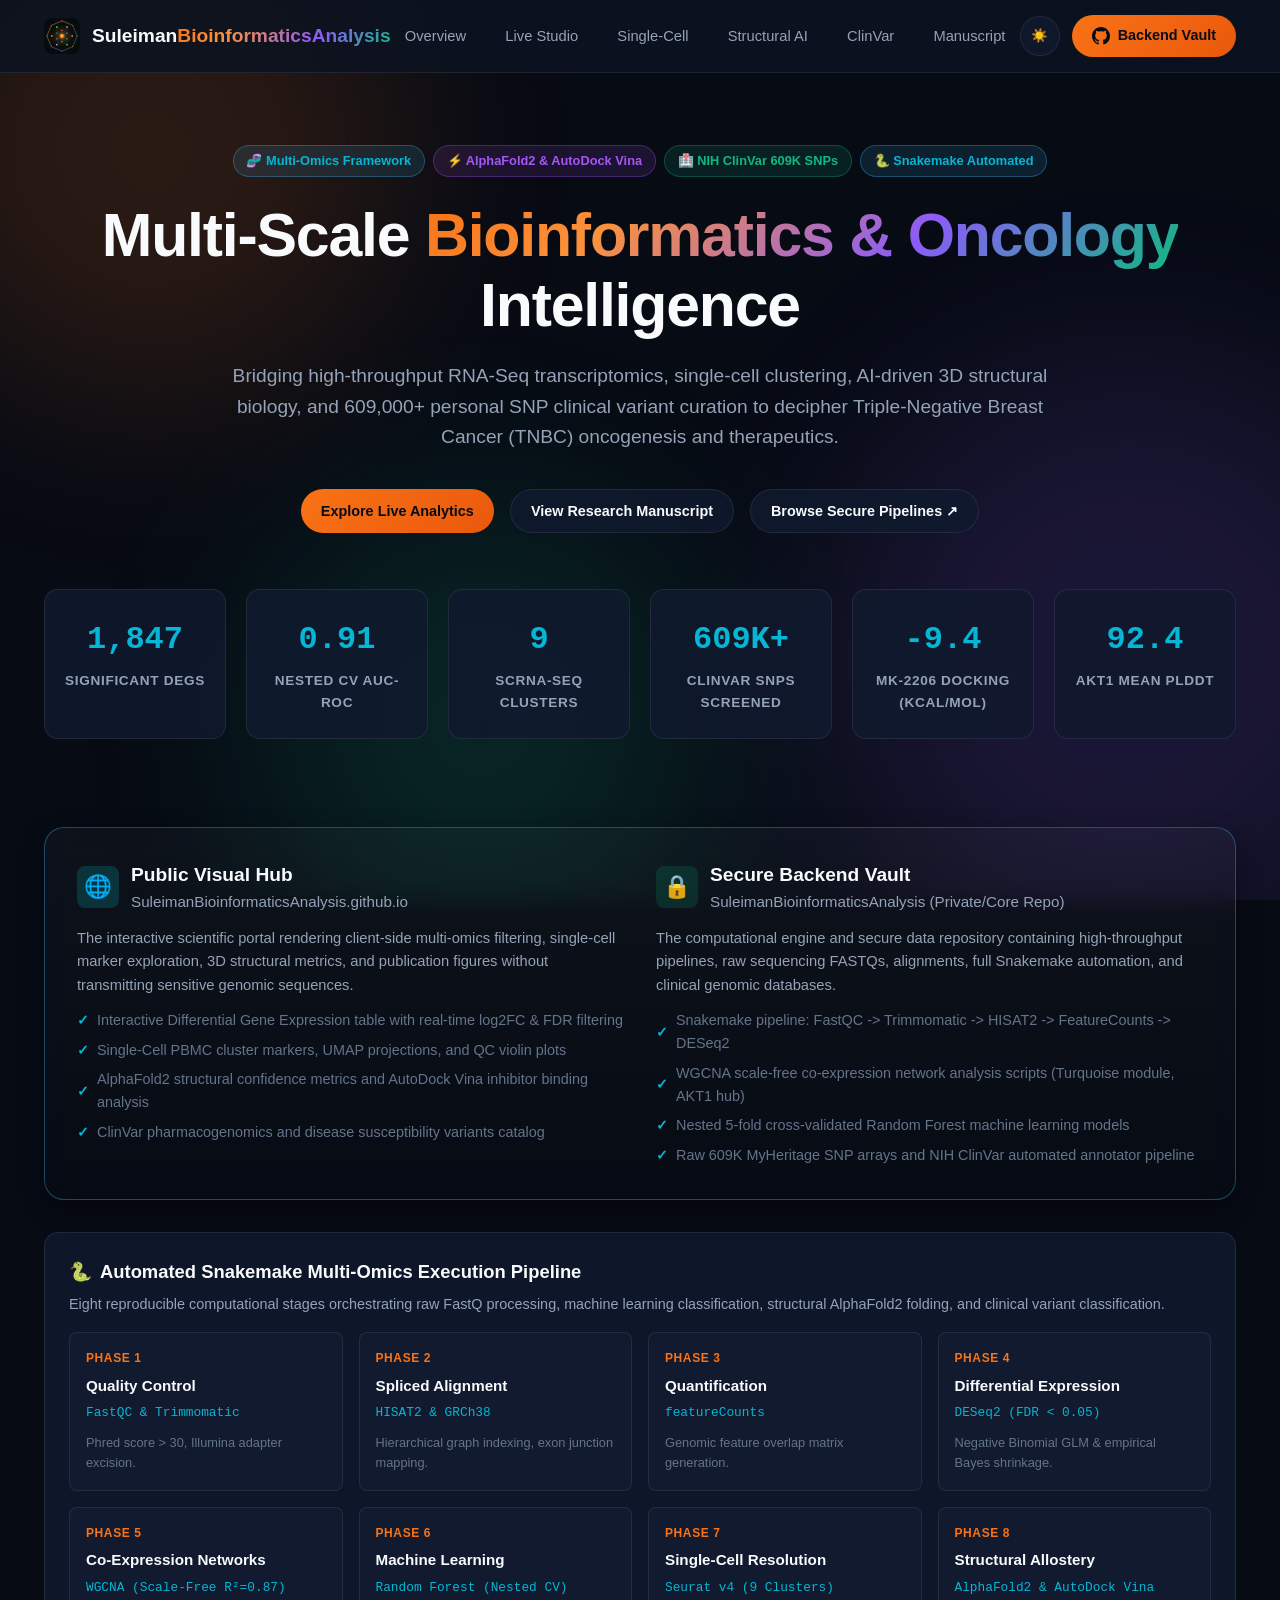
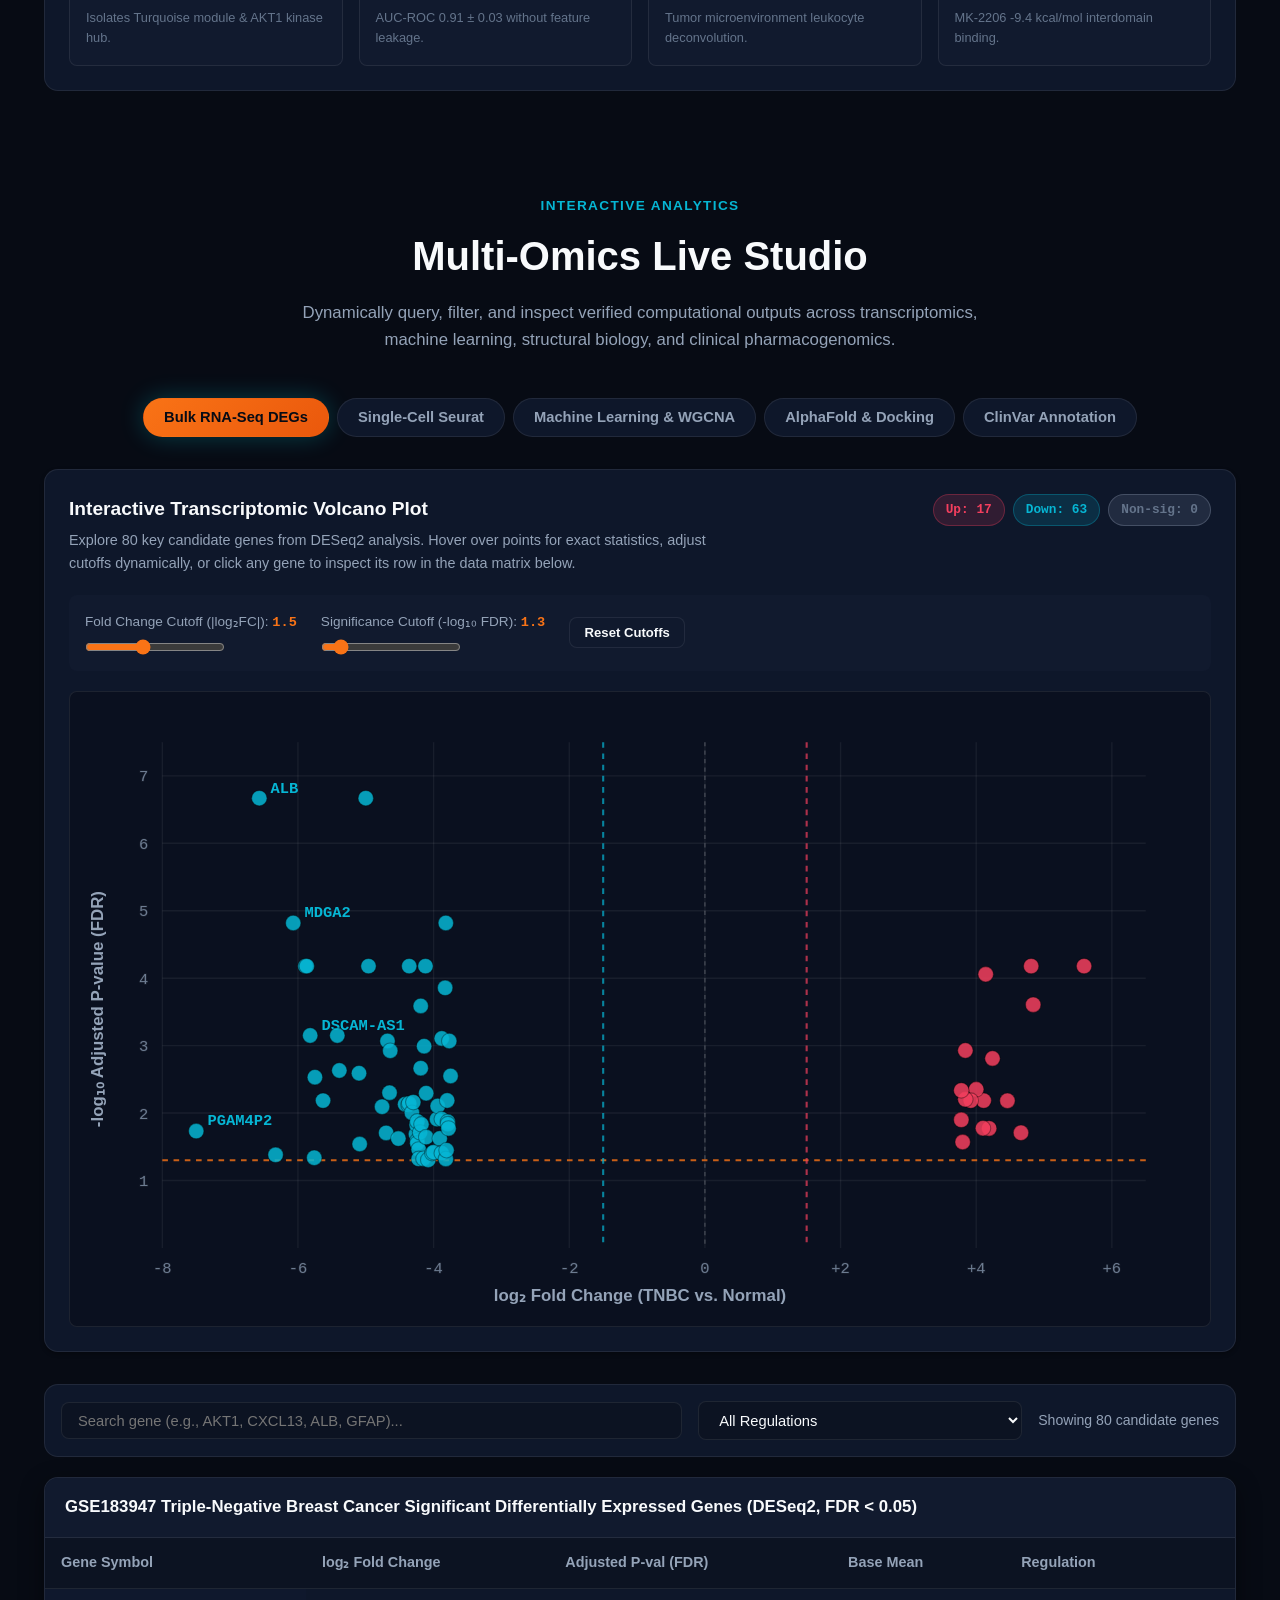
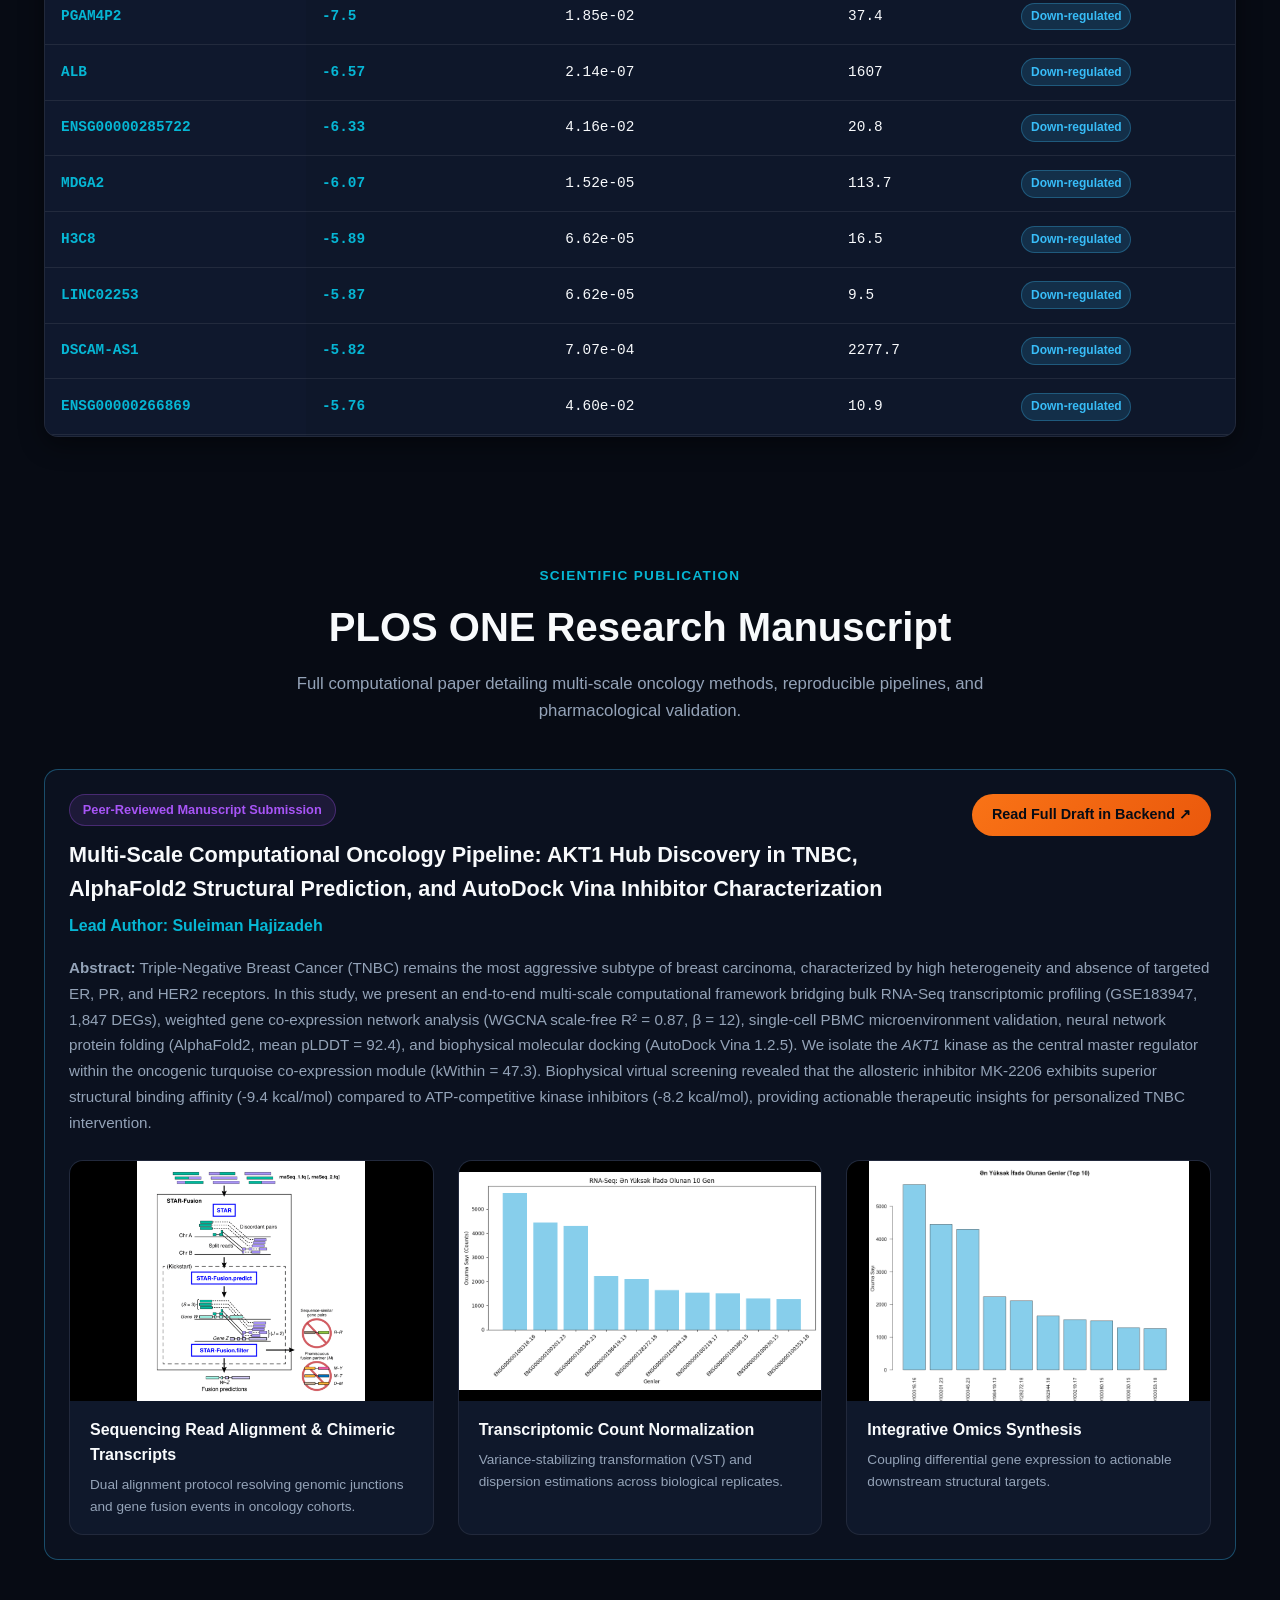
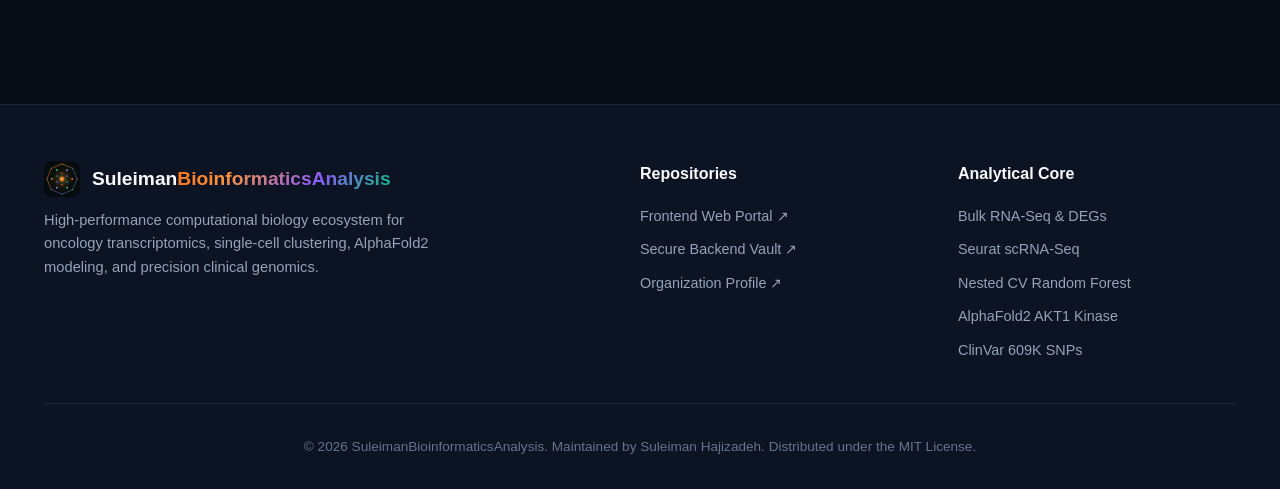
==== commit 9f0c999e: "feat(ui): add interactive volcano plot, Snakemake execution DAG & 3D structure viewer integration" ====
--- a/index.html
+++ b/index.html
@@ -161,6 +161,67 @@
           </ul>
         </div>
       </div>
+
+      <!-- Snakemake Pipeline DAG Flow -->
+      <div class="pipeline-dag-container">
+        <h3 style="font-size:1.15rem;font-weight:700;margin-bottom:0.4rem;display:flex;align-items:center;gap:0.5rem;">
+          <span>🐍</span> Automated Snakemake Multi-Omics Execution Pipeline
+        </h3>
+        <p style="font-size:0.9rem;color:var(--text-secondary);">
+          Eight reproducible computational stages orchestrating raw FastQ processing, machine learning classification, structural AlphaFold2 folding, and clinical variant classification.
+        </p>
+
+        <div class="pipeline-dag-steps">
+          <div class="dag-step">
+            <span class="dag-step-number">Phase 1</span>
+            <span class="dag-step-title">Quality Control</span>
+            <span class="dag-step-tool">FastQC & Trimmomatic</span>
+            <p style="font-size:0.8rem;color:var(--text-muted);margin-top:0.2rem;">Phred score &gt; 30, Illumina adapter excision.</p>
+          </div>
+          <div class="dag-step">
+            <span class="dag-step-number">Phase 2</span>
+            <span class="dag-step-title">Spliced Alignment</span>
+            <span class="dag-step-tool">HISAT2 & GRCh38</span>
+            <p style="font-size:0.8rem;color:var(--text-muted);margin-top:0.2rem;">Hierarchical graph indexing, exon junction mapping.</p>
+          </div>
+          <div class="dag-step">
+            <span class="dag-step-number">Phase 3</span>
+            <span class="dag-step-title">Quantification</span>
+            <span class="dag-step-tool">featureCounts</span>
+            <p style="font-size:0.8rem;color:var(--text-muted);margin-top:0.2rem;">Genomic feature overlap matrix generation.</p>
+          </div>
+          <div class="dag-step">
+            <span class="dag-step-number">Phase 4</span>
+            <span class="dag-step-title">Differential Expression</span>
+            <span class="dag-step-tool">DESeq2 (FDR &lt; 0.05)</span>
+            <p style="font-size:0.8rem;color:var(--text-muted);margin-top:0.2rem;">Negative Binomial GLM & empirical Bayes shrinkage.</p>
+          </div>
+          <div class="dag-step">
+            <span class="dag-step-number">Phase 5</span>
+            <span class="dag-step-title">Co-Expression Networks</span>
+            <span class="dag-step-tool">WGCNA (Scale-Free R²=0.87)</span>
+            <p style="font-size:0.8rem;color:var(--text-muted);margin-top:0.2rem;">Isolates Turquoise module & AKT1 kinase hub.</p>
+          </div>
+          <div class="dag-step">
+            <span class="dag-step-number">Phase 6</span>
+            <span class="dag-step-title">Machine Learning</span>
+            <span class="dag-step-tool">Random Forest (Nested CV)</span>
+            <p style="font-size:0.8rem;color:var(--text-muted);margin-top:0.2rem;">AUC-ROC 0.91 ± 0.03 without feature leakage.</p>
+          </div>
+          <div class="dag-step">
+            <span class="dag-step-number">Phase 7</span>
+            <span class="dag-step-title">Single-Cell Resolution</span>
+            <span class="dag-step-tool">Seurat v4 (9 Clusters)</span>
+            <p style="font-size:0.8rem;color:var(--text-muted);margin-top:0.2rem;">Tumor microenvironment leukocyte deconvolution.</p>
+          </div>
+          <div class="dag-step">
+            <span class="dag-step-number">Phase 8</span>
+            <span class="dag-step-title">Structural Allostery</span>
+            <span class="dag-step-tool">AlphaFold2 & AutoDock Vina</span>
+            <p style="font-size:0.8rem;color:var(--text-muted);margin-top:0.2rem;">MK-2206 -9.4 kcal/mol interdomain binding.</p>
+          </div>
+        </div>
+      </div>
     </section>
 
     <!-- Interactive Live Studio Section -->
@@ -184,6 +245,38 @@
 
       <!-- Tab 1: DEGs -->
       <div id="tab-deg" class="tab-panel active" role="tabpanel">
+        <!-- Interactive Volcano Plot Card -->
+        <div class="volcano-card">
+          <div class="volcano-header">
+            <div>
+              <h3 class="volcano-title">Interactive Transcriptomic Volcano Plot</h3>
+              <p class="volcano-subtitle">Explore 80 key candidate genes from DESeq2 analysis. Hover over points for exact statistics, adjust cutoffs dynamically, or click any gene to inspect its row in the data matrix below.</p>
+            </div>
+            <div class="volcano-stats-pills">
+              <span id="volcano-up-pill" class="pill pill-up">Up: 0</span>
+              <span id="volcano-down-pill" class="pill pill-down">Down: 0</span>
+              <span id="volcano-ns-pill" class="pill pill-ns">Non-sig: 0</span>
+            </div>
+          </div>
+
+          <div class="volcano-controls">
+            <div class="control-group">
+              <label for="fc-thresh">Fold Change Cutoff (|log₂FC|): <strong id="fc-thresh-val">1.5</strong></label>
+              <input type="range" id="fc-thresh" min="0.5" max="3.0" step="0.1" value="1.5" class="slider" />
+            </div>
+            <div class="control-group">
+              <label for="p-thresh">Significance Cutoff (-log₁₀ FDR): <strong id="p-thresh-val">1.3</strong></label>
+              <input type="range" id="p-thresh" min="1.0" max="4.0" step="0.1" value="1.3" class="slider" />
+            </div>
+            <button id="reset-volcano" class="btn-sm btn-secondary">Reset Cutoffs</button>
+          </div>
+
+          <div class="volcano-chart-wrap">
+            <svg id="volcano-svg" viewBox="0 0 800 440" preserveAspectRatio="xMidYMid meet" aria-label="Interactive Volcano Plot of Differentially Expressed Genes"></svg>
+            <div id="volcano-tooltip" class="volcano-tooltip" style="display:none;" aria-hidden="true"></div>
+          </div>
+        </div>
+
         <div class="filter-bar">
           <input type="search" id="deg-search" class="search-input" placeholder="Search gene (e.g., AKT1, CXCL13, ALB, GFAP)..." aria-label="Search candidate genes" />
           <select id="deg-filter" class="filter-select" aria-label="Filter gene direction">
@@ -412,6 +505,61 @@
             </tbody>
           </table>
         </div>
+
+        <!-- 3D Biomolecular Structure Exploration Card -->
+        <div class="structure-viewer-box">
+          <div style="display:flex;justify-content:space-between;align-items:flex-start;flex-wrap:wrap;gap:1.5rem;margin-bottom:1.25rem;">
+            <div>
+              <span class="badge badge-purple" style="margin-bottom:0.5rem;">Mol* 3D Biomolecular Engine</span>
+              <h3 style="font-size:1.3rem;font-weight:800;color:var(--text-primary);">
+                Interactive 3D Molecular Architecture: AKT1 Kinase & MK-2206 Pocket
+              </h3>
+              <p style="font-size:0.92rem;color:var(--text-secondary);max-width:700px;margin-top:0.35rem;">
+                Explore atomic coordinates from both DeepMind AlphaFold2 neural network predictions and experimental X-ray diffraction (PDB 3O96, 2.70 Å resolution).
+              </p>
+            </div>
+            <div style="display:flex;flex-wrap:wrap;gap:0.75rem;align-items:center;">
+              <a href="assets/structures/AF-P31749-F1-model_v6.cif" download class="btn-sm btn-secondary">
+                📥 Download AF2 Model (.cif)
+              </a>
+              <a href="assets/structures/3O96.cif" download class="btn-sm btn-secondary">
+                📥 Download PDB 3O96 (.cif)
+              </a>
+              <a href="sidecar://science/biomolecular_structure_viewer/ui.html" class="sidecar-badge-link" title="Open Biomolecular Structure Viewer Sidecar">
+                <span>🔬</span> Open 3D Viewer Sidecar
+              </a>
+            </div>
+          </div>
+
+          <h4 style="font-size:1rem;font-weight:700;margin-top:1.5rem;color:var(--text-primary);">
+            Critical Biophysical Residue Annotations
+          </h4>
+          <div class="residues-grid">
+            <div class="residue-card">
+              <span class="residue-tag tag-trp80">Trp80 (PH Domain)</span>
+              <p style="font-size:0.85rem;color:var(--text-secondary);margin-top:0.25rem;">
+                Forms a critical π-π aromatic stacking clamp with the naphthyridinone core of MK-2206. Holds the PH domain locked against the catalytic cleft.
+              </p>
+              <div style="font-size:0.8rem;color:var(--accent-orange);font-weight:600;margin-top:auto;">Allosteric Contact Anchor</div>
+            </div>
+
+            <div class="residue-card">
+              <span class="residue-tag tag-lys179">Lys179 (Catalytic Core)</span>
+              <p style="font-size:0.85rem;color:var(--text-secondary);margin-top:0.25rem;">
+                Essential catalytic lysine that coordinates α- and β-phosphates of ATP. Targeted by ATP-competitive inhibitors like Ipatasertib.
+              </p>
+              <div style="font-size:0.8rem;color:var(--accent-cyan);font-weight:600;margin-top:auto;">Orthosteric ATP Coordinator</div>
+            </div>
+
+            <div class="residue-card">
+              <span class="residue-tag tag-asp292">Asp292 (DFG Motif)</span>
+              <p style="font-size:0.85rem;color:var(--text-secondary);margin-top:0.25rem;">
+                Conserved catalytic aspartate forming direct hydrogen bonds with MK-2206. Coordinates Mg²⁺ in active kinase states.
+              </p>
+              <div style="font-size:0.8rem;color:var(--accent-purple);font-weight:600;margin-top:auto;">Active Site Coordinator</div>
+            </div>
+          </div>
+        </div>
       </div>
 
       <!-- Tab 5: ClinVar Clinical Genomics -->
--- a/css/style.css
+++ b/css/style.css
@@ -20,17 +20,18 @@
   --text-muted: #64748b;
   --text-white: #ffffff;
 
-  --accent-cyan: #00f2fe;
+  --accent-orange: #f97316;
+  --accent-amber: #fb923c;
+  --accent-emerald: #10b981;
+  --accent-violet: #8b5cf6;
+  --accent-purple: #a855f7;
+  --accent-cyan: #06b6d4;
   --accent-blue: #38bdf8;
-  --accent-indigo: #6366f1;
-  --accent-purple: #a855f7;
   --accent-pink: #f43f5e;
-  --accent-emerald: #10b981;
-  --accent-amber: #f59e0b;
-
-  --gradient-brand: linear-gradient(135deg, #00f2fe 0%, #38bdf8 35%, #6366f1 70%, #ec4899 100%);
+
+  --gradient-brand: linear-gradient(135deg, #f97316 0%, #fb923c 25%, #8b5cf6 65%, #10b981 100%);
   --gradient-card: linear-gradient(180deg, rgba(255, 255, 255, 0.03) 0%, rgba(255, 255, 255, 0.005) 100%);
-  --gradient-cyan: linear-gradient(135deg, #00f2fe 0%, #0284c7 100%);
+  --gradient-cyan: linear-gradient(135deg, #f97316 0%, #ea580c 100%);
   --gradient-emerald: linear-gradient(135deg, #34d399 0%, #059669 100%);
   --gradient-pink: linear-gradient(135deg, #f43f5e 0%, #be123c 100%);
 
@@ -116,7 +117,7 @@
 .orb-1 {
   width: 500px;
   height: 500px;
-  background: var(--accent-cyan);
+  background: var(--accent-orange);
   top: -100px;
   left: -100px;
 }
@@ -124,7 +125,7 @@
 .orb-2 {
   width: 600px;
   height: 600px;
-  background: var(--accent-indigo);
+  background: var(--accent-violet);
   top: 40%;
   right: -150px;
 }
@@ -132,7 +133,7 @@
 .orb-3 {
   width: 450px;
   height: 450px;
-  background: var(--accent-purple);
+  background: var(--accent-emerald);
   bottom: -50px;
   left: 20%;
 }
@@ -952,3 +953,274 @@
   color: var(--text-muted);
   font-size: 0.85rem;
 }
+
+/* ==========================================================================
+   Volcano Plot & Dynamic Scientific Visualization
+   ========================================================================== */
+.volcano-card {
+  background: var(--bg-card);
+  border: 1px solid var(--border-subtle);
+  border-radius: var(--radius-md);
+  padding: 1.5rem;
+  margin-bottom: 2rem;
+  box-shadow: var(--shadow-sm);
+}
+
+.volcano-header {
+  display: flex;
+  justify-content: space-between;
+  align-items: flex-start;
+  flex-wrap: wrap;
+  gap: 1rem;
+  margin-bottom: 1.25rem;
+}
+
+.volcano-title {
+  font-size: 1.2rem;
+  font-weight: 700;
+  color: var(--text-primary);
+}
+
+.volcano-subtitle {
+  font-size: 0.9rem;
+  color: var(--text-secondary);
+  max-width: 650px;
+  margin-top: 0.25rem;
+}
+
+.volcano-stats-pills {
+  display: flex;
+  gap: 0.5rem;
+  align-items: center;
+}
+
+.pill {
+  padding: 0.3rem 0.75rem;
+  border-radius: var(--radius-full);
+  font-size: 0.8rem;
+  font-weight: 700;
+  font-family: var(--font-mono);
+}
+
+.pill-up {
+  background: rgba(244, 63, 94, 0.15);
+  color: var(--accent-pink);
+  border: 1px solid rgba(244, 63, 94, 0.3);
+}
+
+.pill-down {
+  background: rgba(6, 182, 212, 0.15);
+  color: var(--accent-cyan);
+  border: 1px solid rgba(6, 182, 212, 0.3);
+}
+
+.pill-ns {
+  background: rgba(148, 163, 184, 0.15);
+  color: var(--text-muted);
+  border: 1px solid rgba(148, 163, 184, 0.3);
+}
+
+.volcano-controls {
+  display: flex;
+  align-items: center;
+  flex-wrap: wrap;
+  gap: 1.5rem;
+  padding: 1rem;
+  background: var(--bg-tertiary);
+  border-radius: var(--radius-sm);
+  margin-bottom: 1.25rem;
+}
+
+.control-group {
+  display: flex;
+  flex-direction: column;
+  gap: 0.35rem;
+  font-size: 0.85rem;
+  color: var(--text-secondary);
+}
+
+.control-group strong {
+  color: var(--accent-orange);
+  font-family: var(--font-mono);
+}
+
+.slider {
+  accent-color: var(--accent-orange);
+  cursor: pointer;
+  width: 140px;
+}
+
+.btn-sm {
+  padding: 0.45rem 0.9rem;
+  font-size: 0.82rem;
+  border-radius: var(--radius-sm);
+}
+
+.volcano-chart-wrap {
+  position: relative;
+  width: 100%;
+  overflow-x: auto;
+  border-radius: var(--radius-sm);
+  background: rgba(7, 11, 20, 0.5);
+  border: 1px solid var(--border-subtle);
+  padding: 0.5rem;
+}
+
+#volcano-svg {
+  width: 100%;
+  height: auto;
+  min-width: 600px;
+  display: block;
+}
+
+.volcano-tooltip {
+  position: absolute;
+  background: var(--bg-card);
+  border: 1px solid var(--border-accent);
+  box-shadow: var(--shadow-md);
+  border-radius: var(--radius-sm);
+  padding: 0.65rem 0.85rem;
+  pointer-events: none;
+  font-size: 0.82rem;
+  z-index: 50;
+  min-width: 170px;
+  backdrop-filter: blur(8px);
+}
+
+.tooltip-title {
+  font-weight: 800;
+  font-size: 0.95rem;
+  margin-bottom: 0.35rem;
+  color: var(--text-primary);
+  border-bottom: 1px solid var(--border-subtle);
+  padding-bottom: 0.25rem;
+}
+
+.tooltip-row {
+  display: flex;
+  justify-content: space-between;
+  gap: 0.75rem;
+  margin-bottom: 0.2rem;
+  color: var(--text-secondary);
+}
+
+/* 3D Structure Viewer Callout & Residue Pills */
+.structure-viewer-box {
+  background: linear-gradient(135deg, rgba(249, 115, 22, 0.08) 0%, rgba(139, 92, 246, 0.08) 100%);
+  border: 1px solid var(--border-accent);
+  border-radius: var(--radius-md);
+  padding: 1.75rem;
+  margin-top: 1.5rem;
+  margin-bottom: 2rem;
+}
+
+.residues-grid {
+  display: grid;
+  grid-template-columns: repeat(auto-fit, minmax(240px, 1fr));
+  gap: 1rem;
+  margin-top: 1.25rem;
+}
+
+.residue-card {
+  background: var(--bg-card);
+  border: 1px solid var(--border-subtle);
+  border-radius: var(--radius-sm);
+  padding: 1rem;
+  display: flex;
+  flex-direction: column;
+  gap: 0.4rem;
+}
+
+.residue-tag {
+  font-family: var(--font-mono);
+  font-weight: 700;
+  font-size: 0.85rem;
+  display: inline-block;
+  padding: 0.2rem 0.5rem;
+  border-radius: var(--radius-sm);
+  width: fit-content;
+}
+
+.tag-trp80 {
+  background: rgba(249, 115, 22, 0.2);
+  color: var(--accent-orange);
+  border: 1px solid var(--accent-orange);
+}
+
+.tag-lys179 {
+  background: rgba(6, 182, 212, 0.2);
+  color: var(--accent-cyan);
+  border: 1px solid var(--accent-cyan);
+}
+
+.tag-asp292 {
+  background: rgba(168, 85, 247, 0.2);
+  color: var(--accent-purple);
+  border: 1px solid var(--accent-purple);
+}
+
+.sidecar-badge-link {
+  display: inline-flex;
+  align-items: center;
+  gap: 0.5rem;
+  background: var(--gradient-brand);
+  color: #ffffff;
+  padding: 0.6rem 1.25rem;
+  border-radius: var(--radius-full);
+  font-weight: 700;
+  font-size: 0.9rem;
+  text-decoration: none;
+  box-shadow: var(--shadow-sm);
+  transition: transform var(--transition-fast), box-shadow var(--transition-fast);
+}
+
+.sidecar-badge-link:hover {
+  transform: translateY(-2px);
+  box-shadow: var(--shadow-glow);
+}
+
+/* Pipeline Flowchart DAG */
+.pipeline-dag-container {
+  margin-top: 2rem;
+  background: var(--bg-card);
+  border: 1px solid var(--border-subtle);
+  border-radius: var(--radius-md);
+  padding: 1.5rem;
+}
+
+.pipeline-dag-steps {
+  display: grid;
+  grid-template-columns: repeat(auto-fit, minmax(220px, 1fr));
+  gap: 1rem;
+  margin-top: 1rem;
+}
+
+.dag-step {
+  background: var(--bg-tertiary);
+  border: 1px solid var(--border-subtle);
+  border-radius: var(--radius-sm);
+  padding: 1rem;
+  display: flex;
+  flex-direction: column;
+  gap: 0.35rem;
+}
+
+.dag-step-number {
+  font-size: 0.75rem;
+  font-weight: 800;
+  color: var(--accent-orange);
+  text-transform: uppercase;
+  letter-spacing: 0.05em;
+}
+
+.dag-step-title {
+  font-size: 0.95rem;
+  font-weight: 700;
+  color: var(--text-primary);
+}
+
+.dag-step-tool {
+  font-size: 0.8rem;
+  font-family: var(--font-mono);
+  color: var(--accent-cyan);
+}
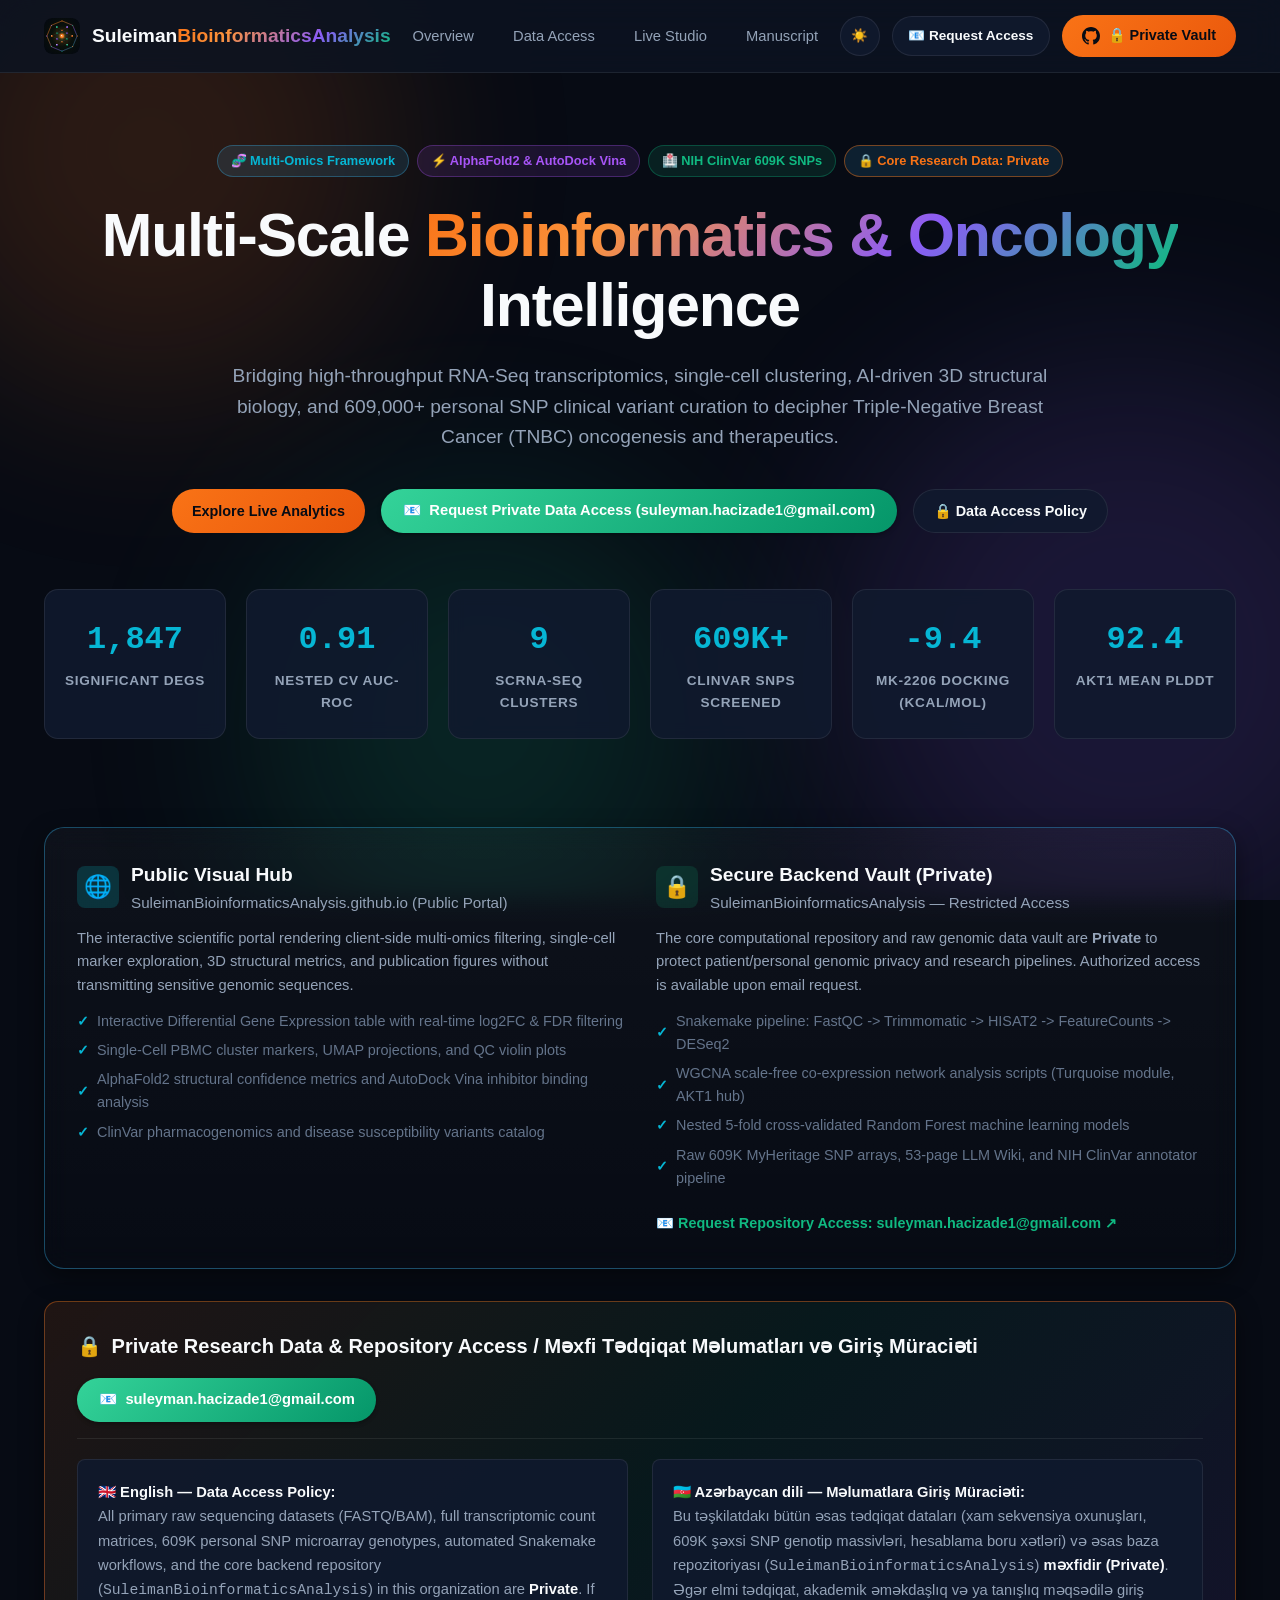
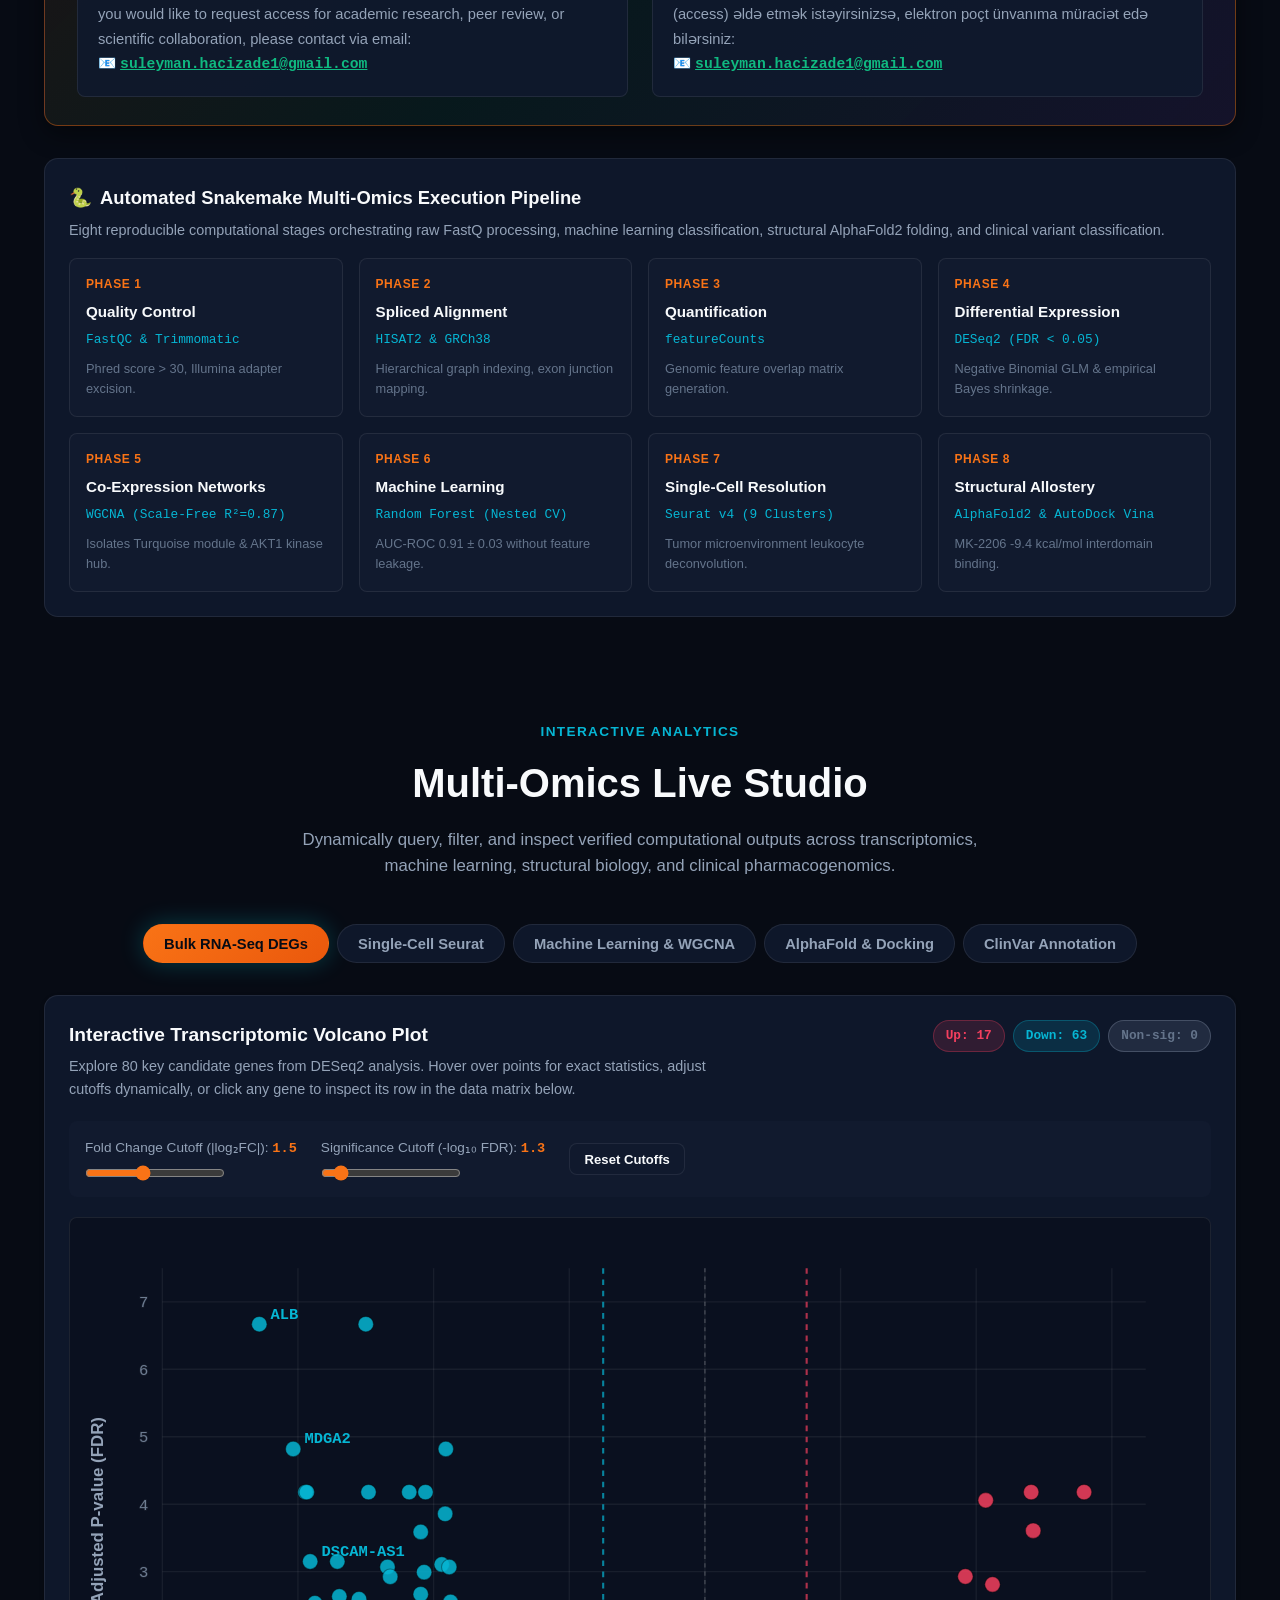
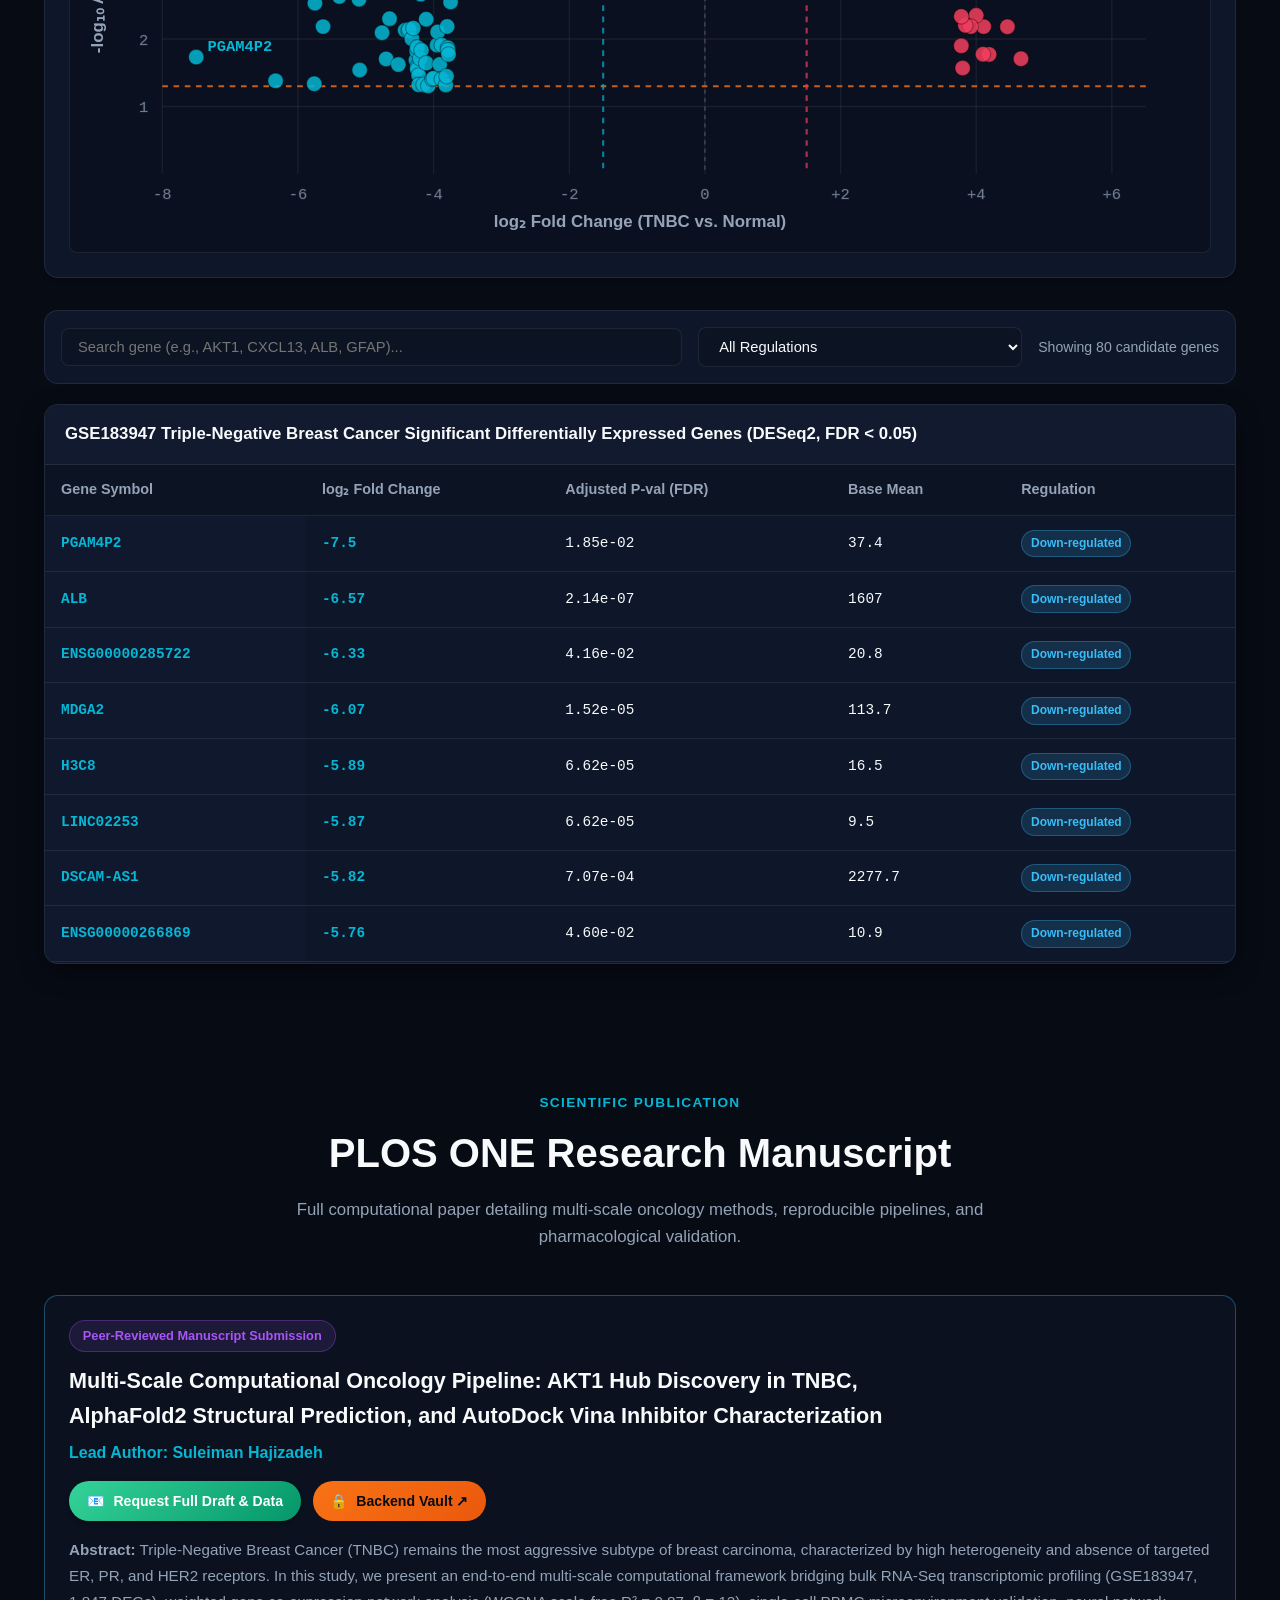
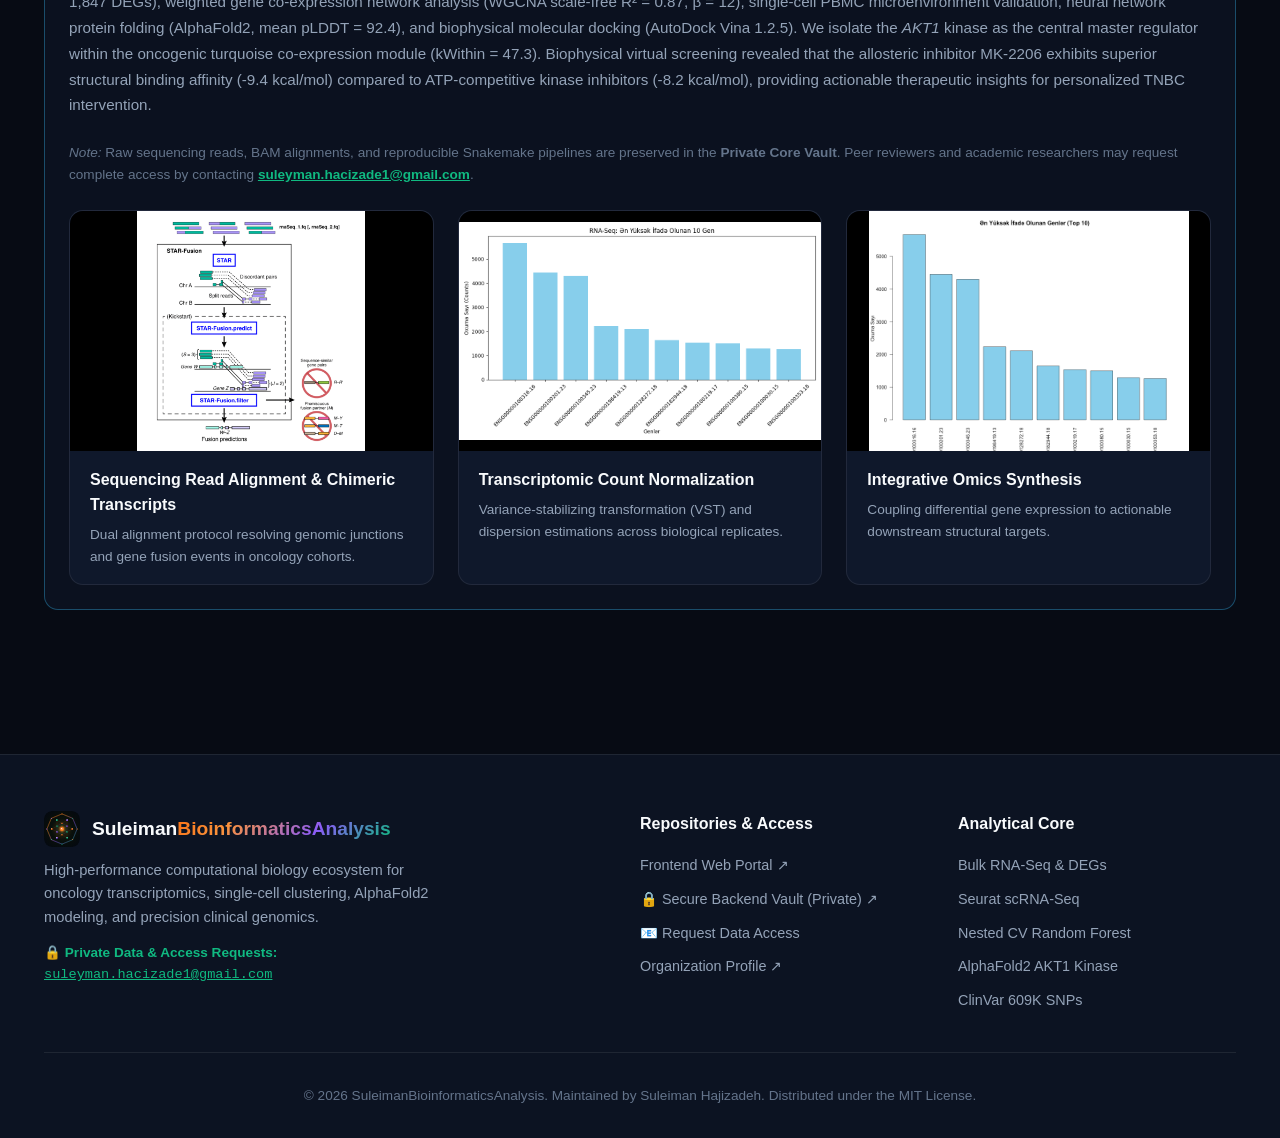
==== commit ae5190fa: "feat(portal): add prominent private data notice, navigation, and email access request sections" ====
--- a/index.html
+++ b/index.html
@@ -44,10 +44,8 @@
       <nav aria-label="Main Navigation">
         <ul class="nav-links">
           <li><a href="#overview" class="nav-link">Overview</a></li>
+          <li><a href="#data-access" class="nav-link">Data Access</a></li>
           <li><a href="#studio" class="nav-link">Live Studio</a></li>
-          <li><a href="#single-cell" class="nav-link">Single-Cell</a></li>
-          <li><a href="#structural" class="nav-link">Structural AI</a></li>
-          <li><a href="#clinical" class="nav-link">ClinVar</a></li>
           <li><a href="#manuscript" class="nav-link">Manuscript</a></li>
         </ul>
       </nav>
@@ -56,11 +54,14 @@
         <button id="theme-toggle" class="btn-icon" aria-label="Toggle Dark/Light Mode" title="Toggle Theme">
           <span id="theme-icon">☀️</span>
         </button>
+        <a href="mailto:suleyman.hacizade1@gmail.com?subject=Private%20Data%20%26%20Repository%20Access%20Request%20-%20SuleimanBioinformaticsAnalysis" class="btn-secondary" style="padding:0.5rem 0.95rem;font-size:0.85rem;" title="Request access to private research datasets via email">
+          <span>📧 Request Access</span>
+        </a>
         <a href="https://github.com/SuleimanBioinformaticsAnalysis/SuleimanBioinformaticsAnalysis" target="_blank" rel="noopener noreferrer" class="btn-primary">
           <svg width="18" height="18" viewBox="0 0 24 24" fill="currentColor" aria-hidden="true">
             <path d="M12 0C5.37 0 0 5.37 0 12c0 5.31 3.435 9.795 8.205 11.385.6.105.825-.255.825-.57 0-.285-.015-1.23-.015-2.235-3.015.555-3.795-.735-4.035-1.41-.135-.345-.72-1.41-1.23-1.695-.42-.225-1.02-.78-.015-.795.945-.015 1.62.87 1.845 1.23 1.08 1.815 2.805 1.305 3.495.99.105-.78.42-1.305.765-1.605-2.67-.3-5.46-1.335-5.46-5.925 0-1.305.465-2.385 1.23-3.225-.12-.3-.54-1.53.12-3.18 0 0 1.005-.315 3.3 1.23.96-.27 1.98-.405 3-.405s2.04.135 3 .405c2.295-1.56 3.3-1.23 3.3-1.23.66 1.65.24 2.88.12 3.18.765.84 1.23 1.905 1.23 3.225 0 4.605-2.805 5.625-5.475 5.925.435.375.81 1.095.81 2.22 0 1.605-.015 2.895-.015 3.3 0 .315.225.69.825.57A12.02 12.02 0 0024 12c0-6.63-5.37-12-12-12z"/>
           </svg>
-          <span>Backend Vault</span>
+          <span>🔒 Private Vault</span>
         </a>
       </div>
     </div>
@@ -73,7 +74,7 @@
         <span class="badge">🧬 Multi-Omics Framework</span>
         <span class="badge badge-purple">⚡ AlphaFold2 & AutoDock Vina</span>
         <span class="badge badge-emerald">🏥 NIH ClinVar 609K SNPs</span>
-        <span class="badge">🐍 Snakemake Automated</span>
+        <span class="badge" style="border-color:rgba(249,115,22,0.45);color:var(--accent-orange);">🔒 Core Research Data: Private</span>
       </div>
 
       <h1 class="hero-title">
@@ -85,9 +86,11 @@
 
       <div class="hero-cta">
         <a href="#studio" class="btn-primary">Explore Live Analytics</a>
-        <a href="#manuscript" class="btn-secondary">View Research Manuscript</a>
-        <a href="https://github.com/SuleimanBioinformaticsAnalysis/SuleimanBioinformaticsAnalysis" target="_blank" rel="noopener noreferrer" class="btn-secondary">
-          Browse Secure Pipelines ↗
+        <a href="mailto:suleyman.hacizade1@gmail.com?subject=Private%20Data%20%26%20Repository%20Access%20Request%20-%20SuleimanBioinformaticsAnalysis" class="btn-email-access">
+          <span>📧</span> Request Private Data Access (suleyman.hacizade1@gmail.com)
+        </a>
+        <a href="#data-access" class="btn-secondary">
+          🔒 Data Access Policy
         </a>
       </div>
 
@@ -121,14 +124,14 @@
     </section>
 
     <!-- Architecture Callout Banner -->
-    <section class="architecture-section container">
+    <section id="overview" class="architecture-section container">
       <div class="architecture-banner">
         <div class="arch-col">
           <div class="arch-header">
             <div class="arch-icon arch-icon-web">🌐</div>
             <div>
               <h2 class="arch-title">Public Visual Hub</h2>
-              <p class="arch-desc">SuleimanBioinformaticsAnalysis.github.io</p>
+              <p class="arch-desc">SuleimanBioinformaticsAnalysis.github.io (Public Portal)</p>
             </div>
           </div>
           <p style="color:var(--text-secondary);font-size:0.92rem;">
@@ -146,19 +149,51 @@
           <div class="arch-header">
             <div class="arch-icon arch-icon-vault">🔒</div>
             <div>
-              <h2 class="arch-title">Secure Backend Vault</h2>
-              <p class="arch-desc">SuleimanBioinformaticsAnalysis (Private/Core Repo)</p>
+              <h2 class="arch-title">Secure Backend Vault (Private)</h2>
+              <p class="arch-desc">SuleimanBioinformaticsAnalysis — Restricted Access</p>
             </div>
           </div>
           <p style="color:var(--text-secondary);font-size:0.92rem;">
-            The computational engine and secure data repository containing high-throughput pipelines, raw sequencing FASTQs, alignments, full Snakemake automation, and clinical genomic databases.
+            The core computational repository and raw genomic data vault are <strong>Private</strong> to protect patient/personal genomic privacy and research pipelines. Authorized access is available upon email request.
           </p>
           <ul class="arch-list">
             <li>Snakemake pipeline: FastQC -> Trimmomatic -> HISAT2 -> FeatureCounts -> DESeq2</li>
             <li>WGCNA scale-free co-expression network analysis scripts (Turquoise module, AKT1 hub)</li>
             <li>Nested 5-fold cross-validated Random Forest machine learning models</li>
-            <li>Raw 609K MyHeritage SNP arrays and NIH ClinVar automated annotator pipeline</li>
+            <li>Raw 609K MyHeritage SNP arrays, 53-page LLM Wiki, and NIH ClinVar annotator pipeline</li>
           </ul>
+          <div style="margin-top:0.5rem;">
+            <a href="mailto:suleyman.hacizade1@gmail.com?subject=Private%20Data%20%26%20Repository%20Access%20Request%20-%20SuleimanBioinformaticsAnalysis" style="color:var(--accent-emerald);font-weight:700;font-size:0.9rem;text-decoration:none;">
+              📧 Request Repository Access: suleyman.hacizade1@gmail.com ↗
+            </a>
+          </div>
+        </div>
+      </div>
+
+      <!-- Dedicated Private Data Access Callout Card (Bilingual EN / AZ) -->
+      <div id="data-access" class="private-access-card" role="region" aria-label="Private Research Data and Repository Access">
+        <div class="private-access-header">
+          <div class="private-access-title">
+            <span>🔒</span>
+            <span>Private Research Data &amp; Repository Access / Məxfi Tədqiqat Məlumatları və Giriş Müraciəti</span>
+          </div>
+          <a href="mailto:suleyman.hacizade1@gmail.com?subject=Private%20Data%20%26%20Repository%20Access%20Request%20-%20SuleimanBioinformaticsAnalysis" class="btn-email-access">
+            <span>📧</span> suleyman.hacizade1@gmail.com
+          </a>
+        </div>
+
+        <div class="private-access-grid">
+          <div class="private-lang-box">
+            <strong>🇬🇧 English — Data Access Policy:</strong><br />
+            All primary raw sequencing datasets (FASTQ/BAM), full transcriptomic count matrices, 609K personal SNP microarray genotypes, automated Snakemake workflows, and the core backend repository (<code>SuleimanBioinformaticsAnalysis</code>) in this organization are <strong>Private</strong>. If you would like to request access for academic research, peer review, or scientific collaboration, please contact via email:<br />
+            📧 <a href="mailto:suleyman.hacizade1@gmail.com?subject=Private%20Data%20%26%20Repository%20Access%20Request%20-%20SuleimanBioinformaticsAnalysis" style="color:var(--accent-emerald);font-weight:700;font-family:var(--font-mono);">suleyman.hacizade1@gmail.com</a>
+          </div>
+
+          <div class="private-lang-box">
+            <strong>🇦🇿 Azərbaycan dili — Məlumatlara Giriş Müraciəti:</strong><br />
+            Bu təşkilatdakı bütün əsas tədqiqat dataları (xam sekvensiya oxunuşları, 609K şəxsi SNP genotip massivləri, hesablama boru xətləri) və əsas baza repozitoriyası (<code>SuleimanBioinformaticsAnalysis</code>) <strong>məxfidir (Private)</strong>. Əgər elmi tədqiqat, akademik əməkdaşlıq və ya tanışlıq məqsədilə giriş (access) əldə etmək istəyirsinizsə, elektron poçt ünvanıma müraciət edə bilərsiniz:<br />
+            📧 <a href="mailto:suleyman.hacizade1@gmail.com?subject=Private%20Data%20%26%20Repository%20Access%20Request%20-%20SuleimanBioinformaticsAnalysis" style="color:var(--accent-emerald);font-weight:700;font-family:var(--font-mono);">suleyman.hacizade1@gmail.com</a>
+          </div>
         </div>
       </div>
 
@@ -626,13 +661,21 @@
               Lead Author: Suleiman Hajizadeh
             </p>
           </div>
-          <a href="https://github.com/SuleimanBioinformaticsAnalysis/SuleimanBioinformaticsAnalysis/tree/main/manuscripts" target="_blank" rel="noopener noreferrer" class="btn-primary">
-            Read Full Draft in Backend ↗
-          </a>
+          <div style="display:flex;gap:0.75rem;flex-wrap:wrap;align-items:center;">
+            <a href="mailto:suleyman.hacizade1@gmail.com?subject=Manuscript%20%26%20Private%20Data%20Access%20Request%20-%20SuleimanBioinformaticsAnalysis" class="btn-email-access" style="padding:0.55rem 1.1rem;font-size:0.88rem;">
+              <span>📧</span> Request Full Draft & Data
+            </a>
+            <a href="https://github.com/SuleimanBioinformaticsAnalysis/SuleimanBioinformaticsAnalysis/tree/main/manuscripts" target="_blank" rel="noopener noreferrer" class="btn-primary" style="padding:0.55rem 1.1rem;font-size:0.88rem;">
+              <span>🔒</span> Backend Vault ↗
+            </a>
+          </div>
         </div>
 
         <p style="color:var(--text-secondary);font-size:0.95rem;line-height:1.7;margin-bottom:1.5rem;">
           <strong>Abstract:</strong> Triple-Negative Breast Cancer (TNBC) remains the most aggressive subtype of breast carcinoma, characterized by high heterogeneity and absence of targeted ER, PR, and HER2 receptors. In this study, we present an end-to-end multi-scale computational framework bridging bulk RNA-Seq transcriptomic profiling (GSE183947, 1,847 DEGs), weighted gene co-expression network analysis (WGCNA scale-free R² = 0.87, β = 12), single-cell PBMC microenvironment validation, neural network protein folding (AlphaFold2, mean pLDDT = 92.4), and biophysical molecular docking (AutoDock Vina 1.2.5). We isolate the <em>AKT1</em> kinase as the central master regulator within the oncogenic turquoise co-expression module (kWithin = 47.3). Biophysical virtual screening revealed that the allosteric inhibitor MK-2206 exhibits superior structural binding affinity (-9.4 kcal/mol) compared to ATP-competitive kinase inhibitors (-8.2 kcal/mol), providing actionable therapeutic insights for personalized TNBC intervention.
+        </p>
+        <p style="font-size:0.85rem;color:var(--text-muted);margin-bottom:1.5rem;">
+          <em>Note:</em> Raw sequencing reads, BAM alignments, and reproducible Snakemake pipelines are preserved in the <strong>Private Core Vault</strong>. Peer reviewers and academic researchers may request complete access by contacting <a href="mailto:suleyman.hacizade1@gmail.com?subject=Reviewer%20Access%20Request%20-%20SuleimanBioinformaticsAnalysis" style="color:var(--accent-emerald);font-weight:600;">suleyman.hacizade1@gmail.com</a>.
         </p>
 
         <div class="figures-grid">
@@ -691,13 +734,18 @@
           <p>
             High-performance computational biology ecosystem for oncology transcriptomics, single-cell clustering, AlphaFold2 modeling, and precision clinical genomics.
           </p>
+          <p style="margin-top:0.75rem;font-size:0.85rem;color:var(--accent-emerald);">
+            🔒 <strong>Private Data &amp; Access Requests:</strong><br />
+            <a href="mailto:suleyman.hacizade1@gmail.com?subject=Private%20Data%20%26%20Repository%20Access%20Request%20-%20SuleimanBioinformaticsAnalysis" style="color:var(--accent-emerald);text-decoration:underline;font-family:var(--font-mono);">suleyman.hacizade1@gmail.com</a>
+          </p>
         </div>
 
         <div class="footer-col">
-          <h4>Repositories</h4>
+          <h4>Repositories &amp; Access</h4>
           <ul class="footer-links">
             <li><a href="https://github.com/SuleimanBioinformaticsAnalysis/SuleimanBioinformaticsAnalysis.github.io" target="_blank" rel="noopener noreferrer">Frontend Web Portal ↗</a></li>
-            <li><a href="https://github.com/SuleimanBioinformaticsAnalysis/SuleimanBioinformaticsAnalysis" target="_blank" rel="noopener noreferrer">Secure Backend Vault ↗</a></li>
+            <li><a href="https://github.com/SuleimanBioinformaticsAnalysis/SuleimanBioinformaticsAnalysis" target="_blank" rel="noopener noreferrer">🔒 Secure Backend Vault (Private) ↗</a></li>
+            <li><a href="mailto:suleyman.hacizade1@gmail.com?subject=Private%20Data%20%26%20Repository%20Access%20Request%20-%20SuleimanBioinformaticsAnalysis">📧 Request Data Access</a></li>
             <li><a href="https://github.com/SuleimanBioinformaticsAnalysis" target="_blank" rel="noopener noreferrer">Organization Profile ↗</a></li>
           </ul>
         </div>
--- a/css/style.css
+++ b/css/style.css
@@ -1224,3 +1224,79 @@
   font-family: var(--font-mono);
   color: var(--accent-cyan);
 }
+
+/* Private Data Access Callout Card */
+.private-access-card {
+  margin-top: 2rem;
+  background: linear-gradient(135deg, rgba(249, 115, 22, 0.1) 0%, rgba(16, 185, 129, 0.08) 50%, rgba(139, 92, 246, 0.1) 100%);
+  border: 1px solid rgba(249, 115, 22, 0.4);
+  border-radius: var(--radius-md);
+  padding: 1.75rem 2rem;
+  box-shadow: var(--shadow-md);
+}
+
+.private-access-header {
+  display: flex;
+  justify-content: space-between;
+  align-items: center;
+  flex-wrap: wrap;
+  gap: 1rem;
+  margin-bottom: 1.25rem;
+  padding-bottom: 1rem;
+  border-bottom: 1px solid var(--border-subtle);
+}
+
+.private-access-title {
+  font-size: 1.25rem;
+  font-weight: 800;
+  color: var(--text-primary);
+  display: flex;
+  align-items: center;
+  gap: 0.6rem;
+}
+
+.private-access-grid {
+  display: grid;
+  grid-template-columns: 1fr 1fr;
+  gap: 1.5rem;
+}
+
+@media (max-width: 768px) {
+  .private-access-grid {
+    grid-template-columns: 1fr;
+  }
+}
+
+.private-lang-box {
+  background: var(--bg-card);
+  border: 1px solid var(--border-subtle);
+  border-radius: var(--radius-sm);
+  padding: 1.25rem;
+  font-size: 0.92rem;
+  color: var(--text-secondary);
+  line-height: 1.65;
+}
+
+.private-lang-box strong {
+  color: var(--text-primary);
+}
+
+.btn-email-access {
+  display: inline-flex;
+  align-items: center;
+  gap: 0.55rem;
+  background: var(--gradient-emerald);
+  color: #ffffff;
+  font-weight: 700;
+  font-size: 0.92rem;
+  padding: 0.65rem 1.35rem;
+  border-radius: var(--radius-full);
+  text-decoration: none;
+  box-shadow: var(--shadow-sm);
+  transition: transform var(--transition-fast), box-shadow var(--transition-fast);
+}
+
+.btn-email-access:hover {
+  transform: translateY(-2px);
+  box-shadow: 0 6px 20px rgba(16, 185, 129, 0.35);
+}
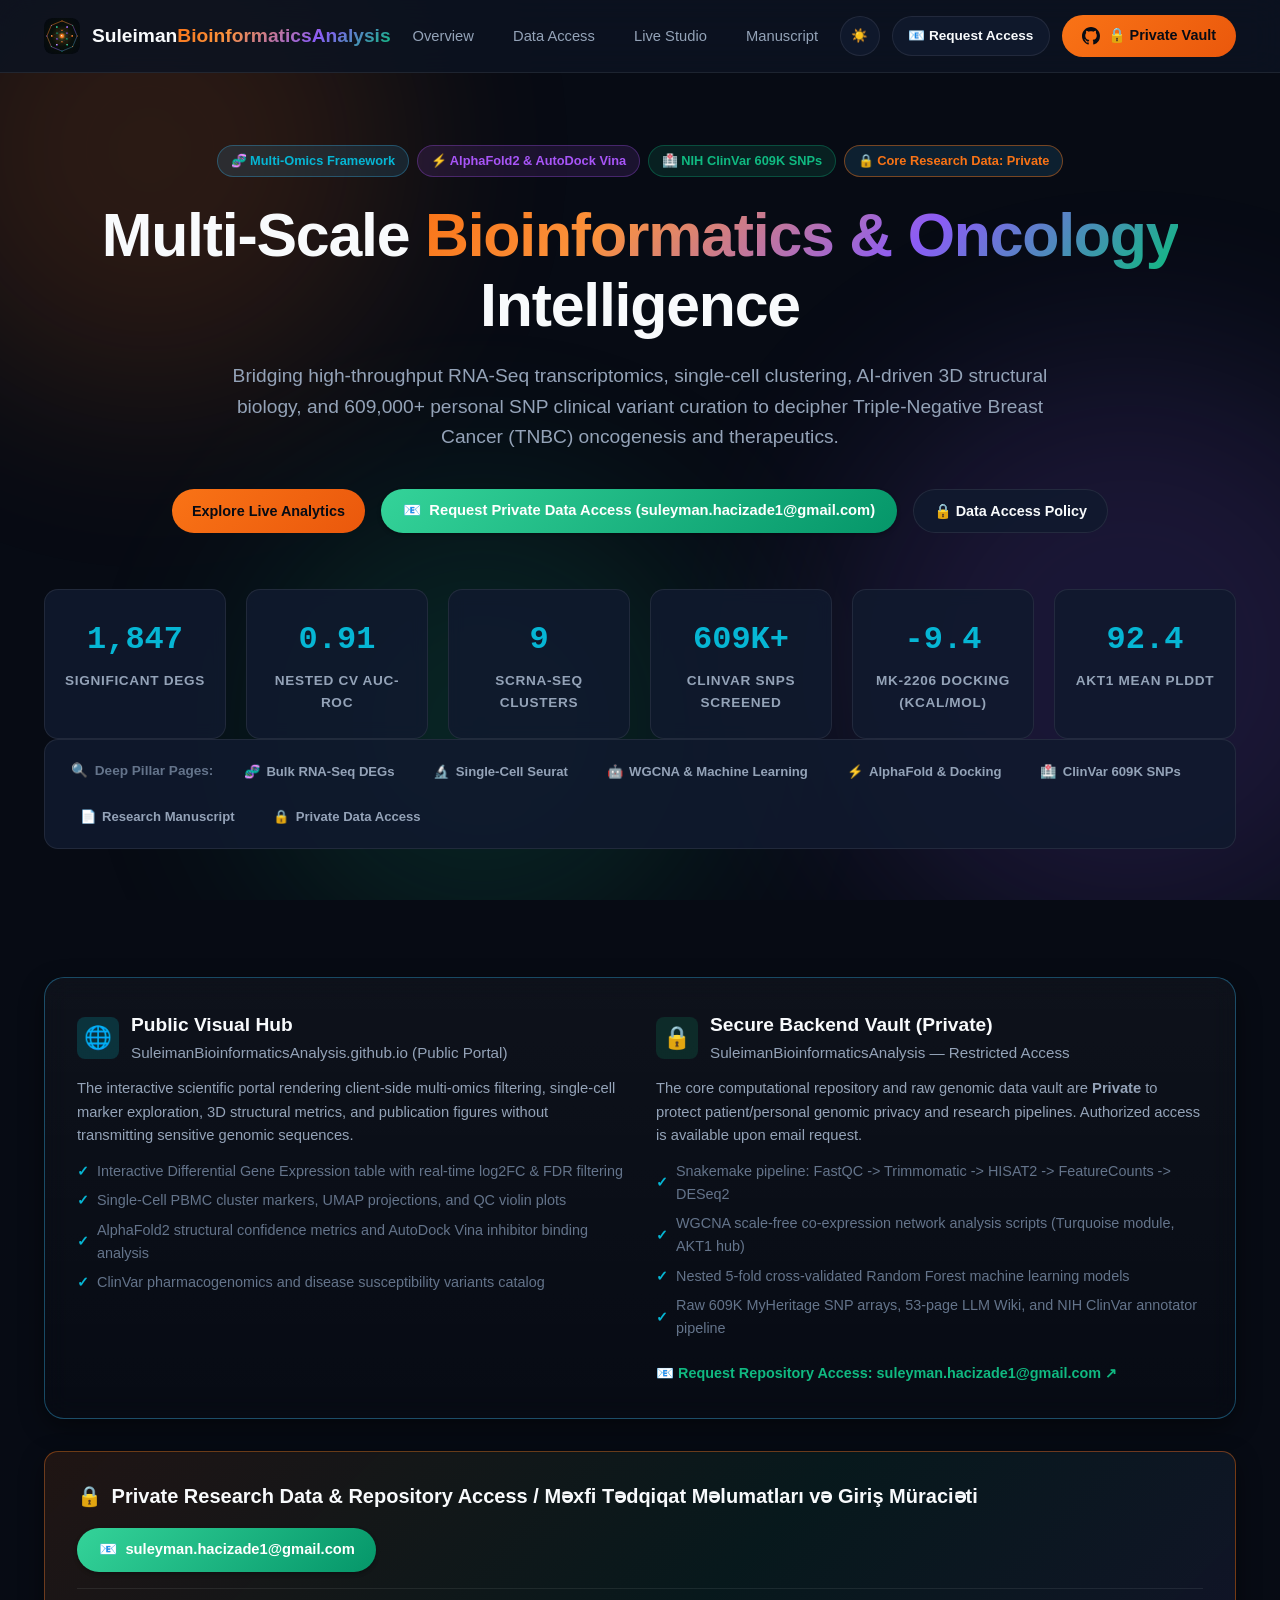
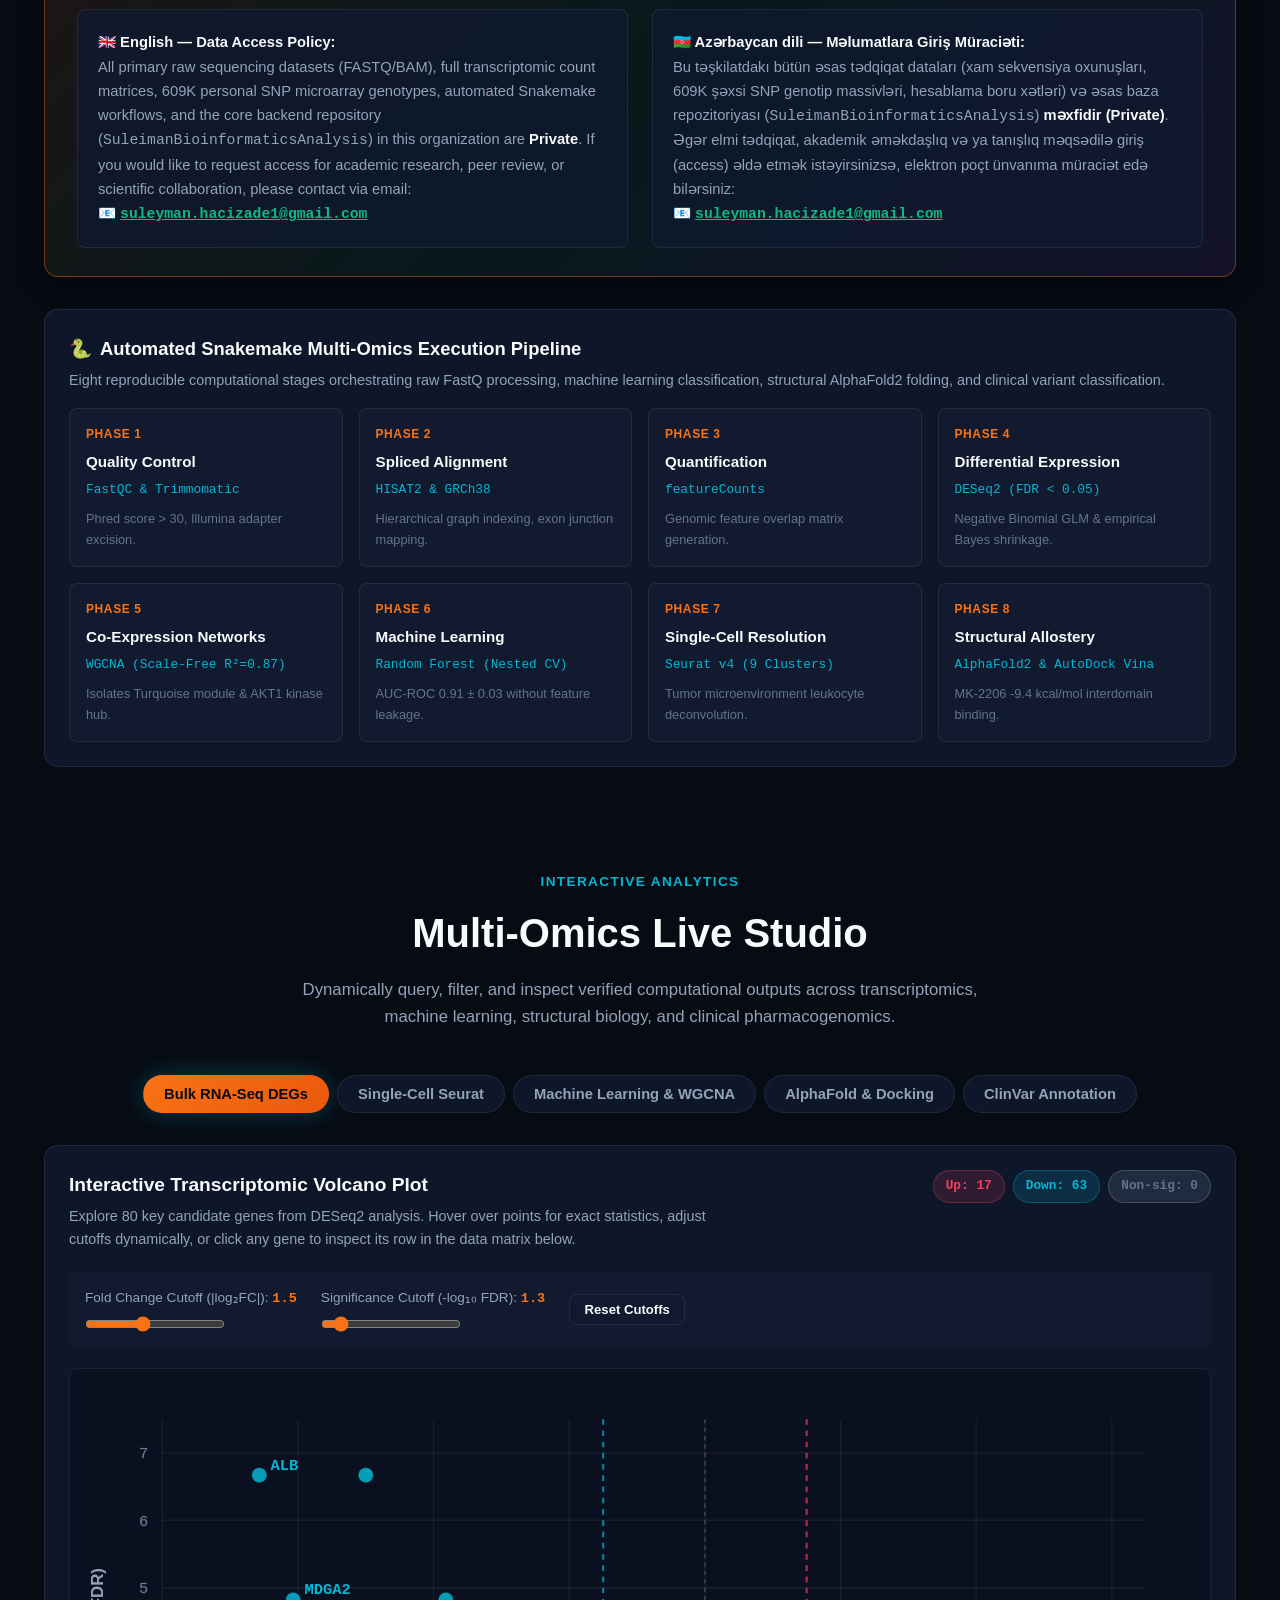
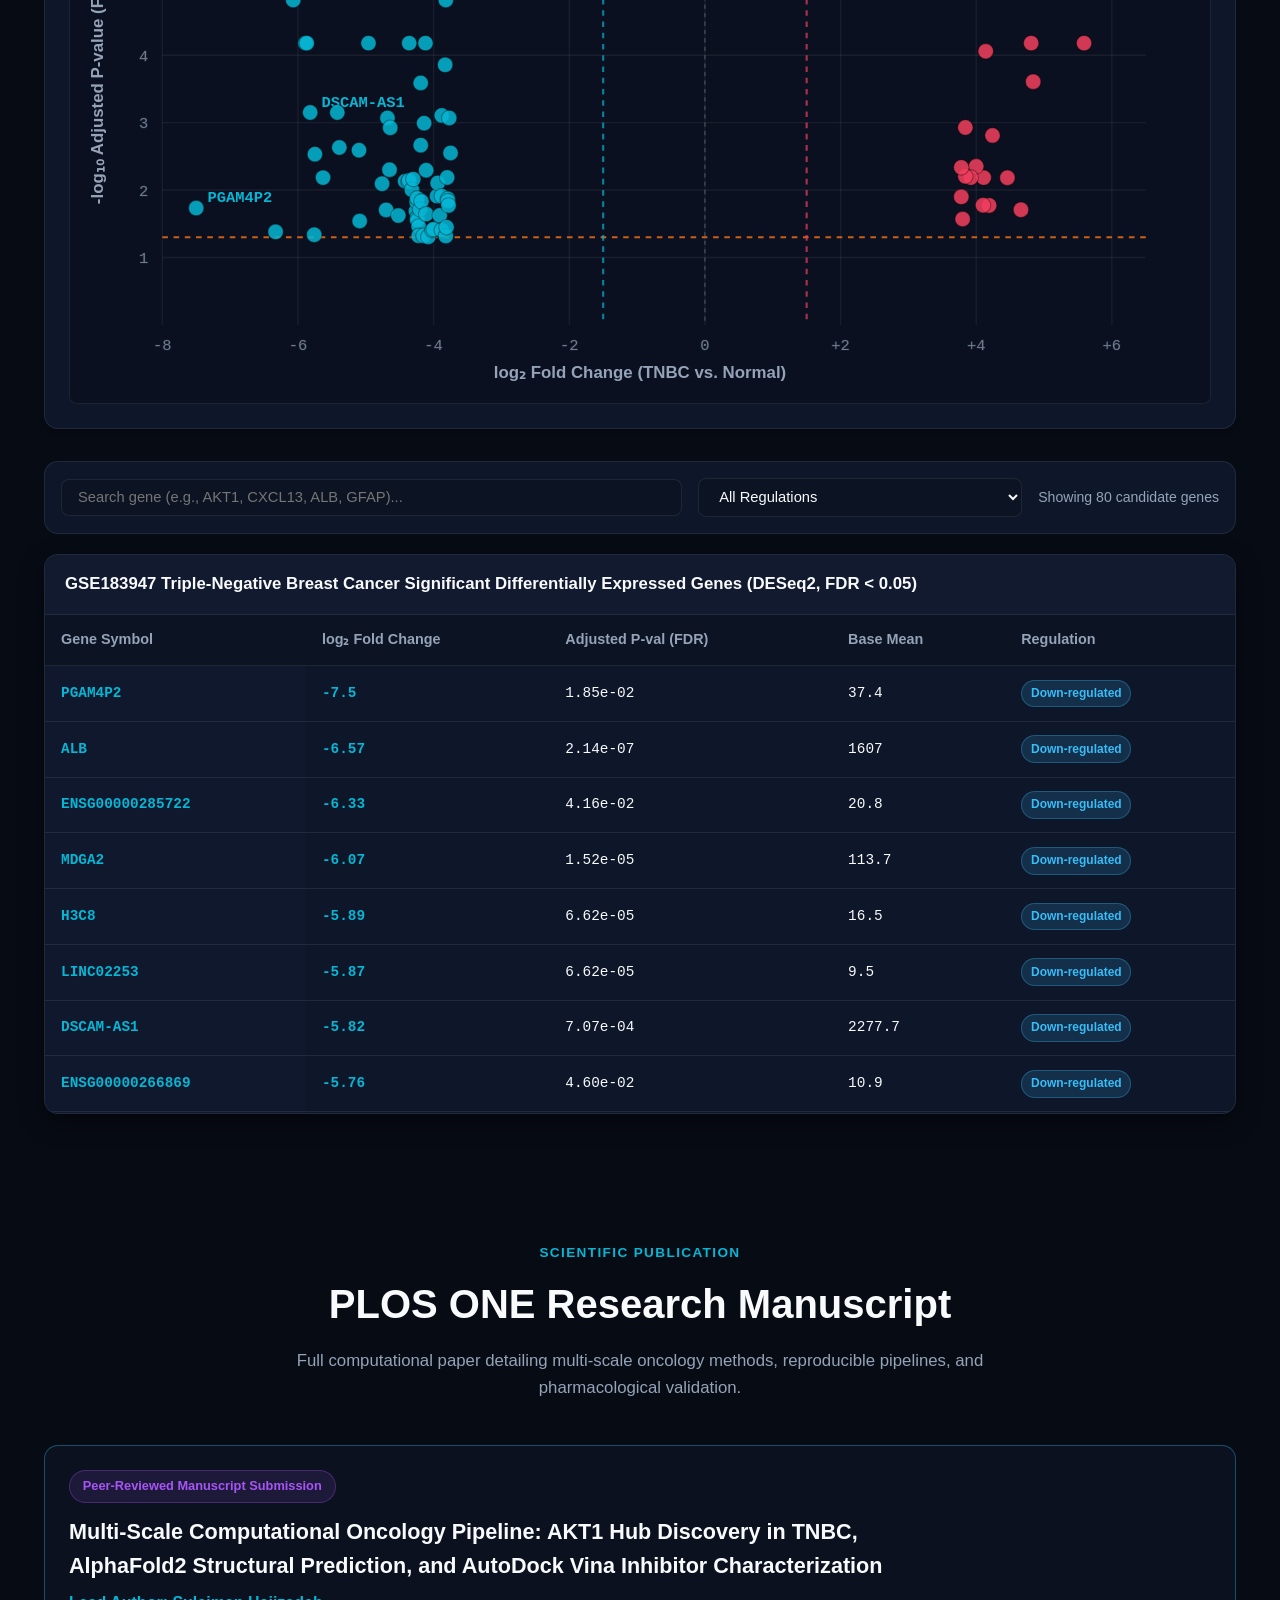
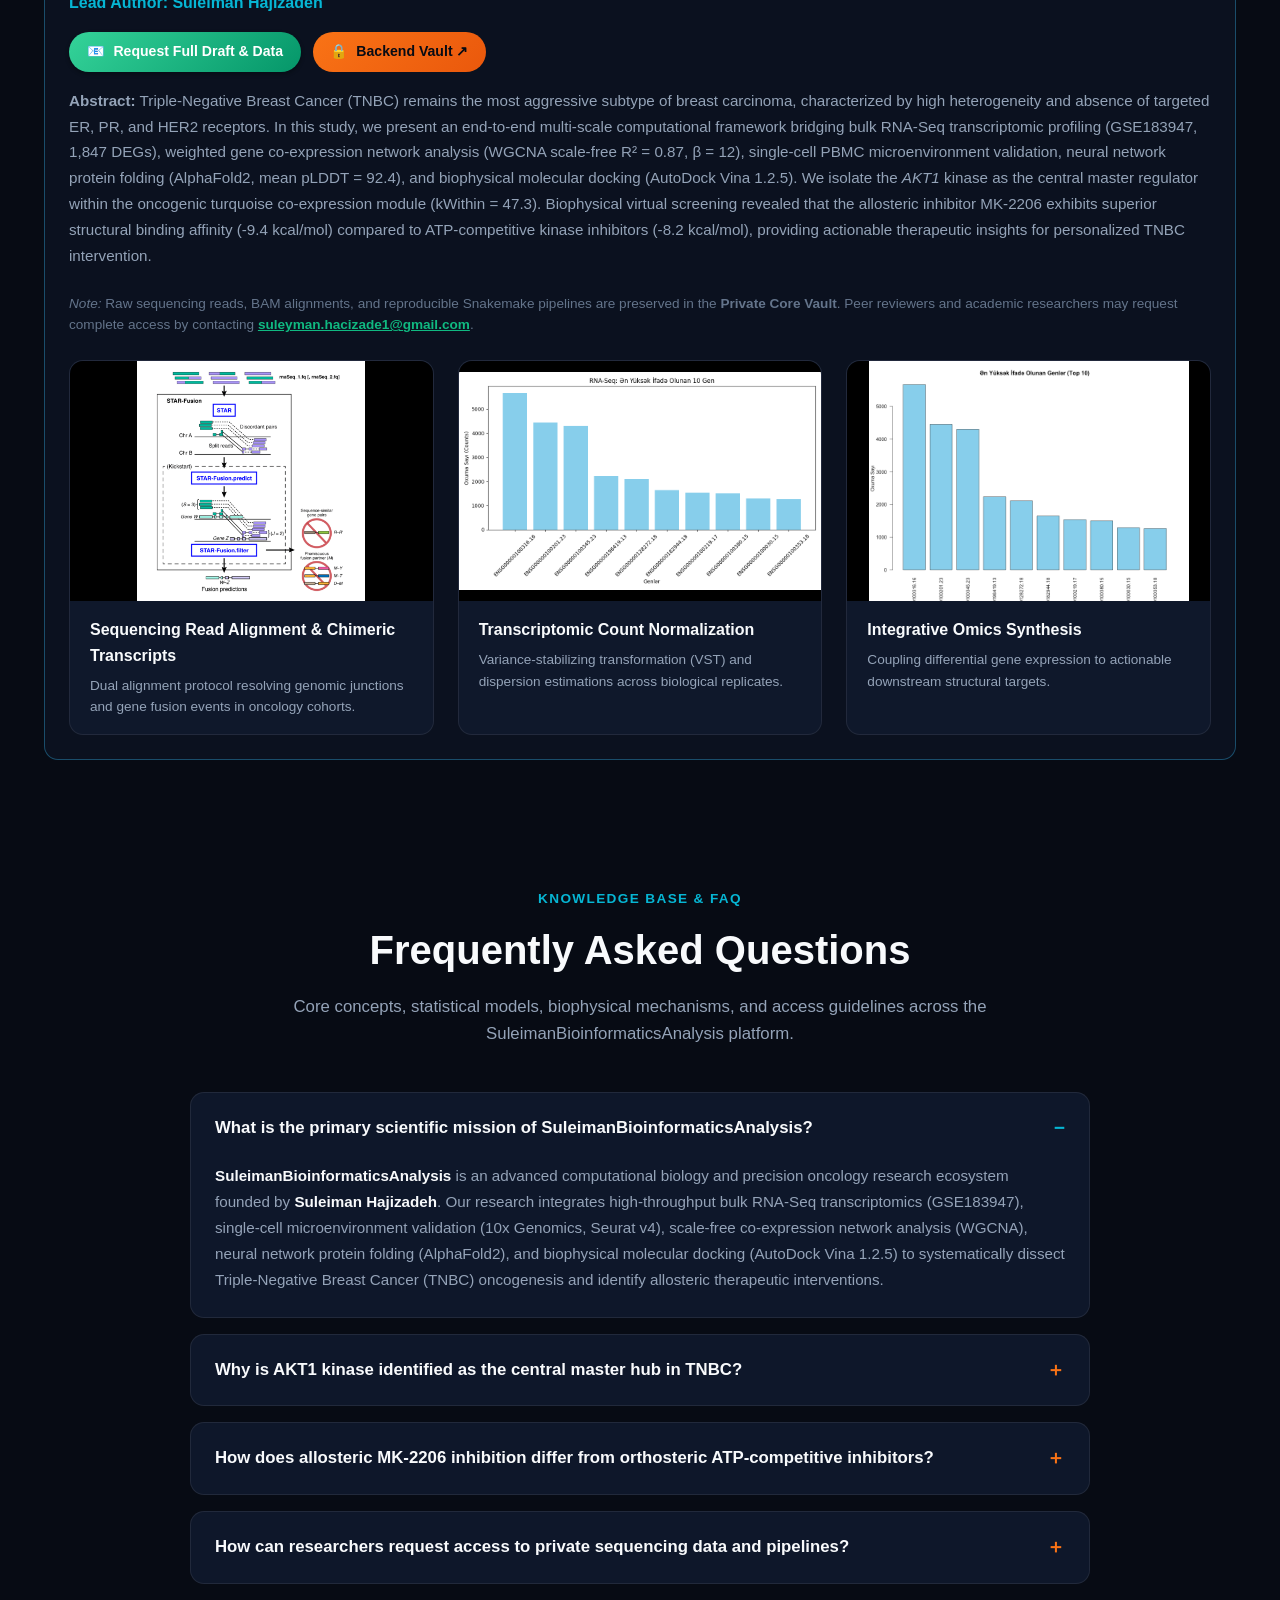
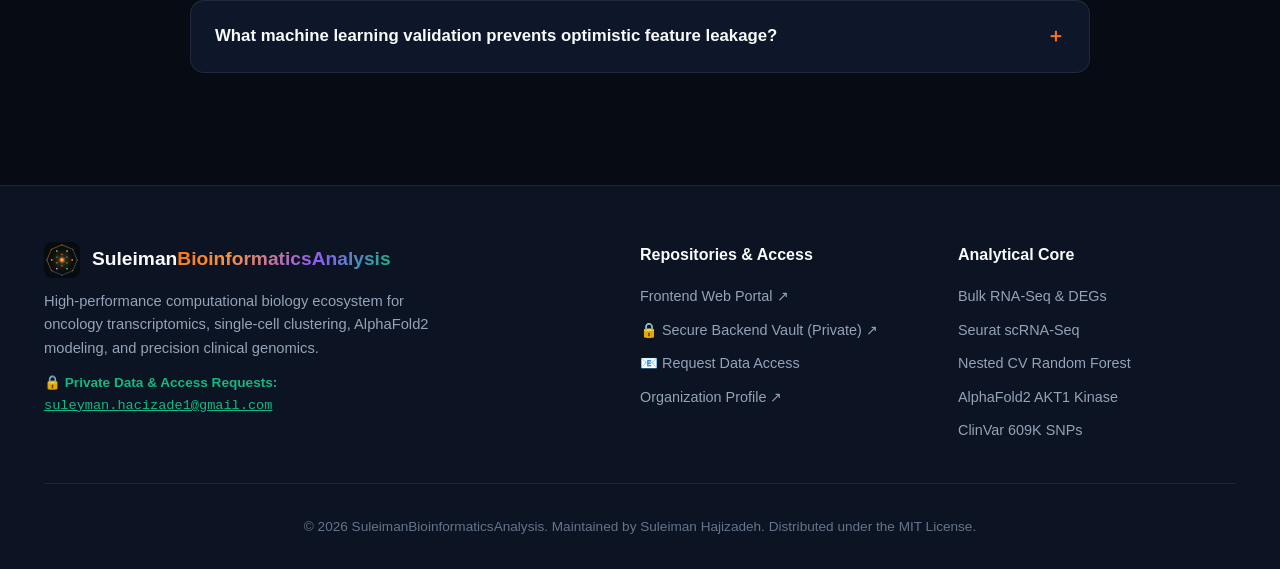
==== commit 599269fe: "feat(seo): architect-grade search engine optimization with 7 modular pillar paths, sitemap.xml, robo" ====
--- a/index.html
+++ b/index.html
@@ -3,27 +3,295 @@
 <head>
   <meta charset="UTF-8" />
   <meta name="viewport" content="width=device-width, initial-scale=1.0" />
-  <title>SuleimanBioinformaticsAnalysis | Multi-Omics Pipelines & Oncology Intelligence</title>
-  
-  <meta name="description" content="Production-grade transcriptomic pipelines, single-cell analysis, AlphaFold2 structural biology, AutoDock Vina molecular docking, and ClinVar clinical genomics." />
-  <meta name="keywords" content="Bioinformatics, RNA-Seq, TNBC, DESeq2, WGCNA, Seurat, AlphaFold, AutoDock Vina, ClinVar, Snakemake, Suleiman Hajizadeh" />
+
+  <!-- Primary Meta Tags -->
+  <title>SuleimanBioinformaticsAnalysis | Multi-Omics Pipelines, TNBC Oncology, AlphaFold2 &amp; ClinVar Hub</title>
+  <meta name="title" content="SuleimanBioinformaticsAnalysis | Multi-Omics Pipelines, TNBC Oncology, AlphaFold2 &amp; ClinVar Hub" />
+  <meta name="description" content="Production-grade multi-omics pipelines, Triple-Negative Breast Cancer transcriptomics (DESeq2, WGCNA), AlphaFold2 structural biology, AutoDock Vina &amp; ClinVar 609K." />
+  <meta name="keywords" content="Bioinformatics, SuleimanBioinformaticsAnalysis, Suleiman Hajizadeh, RNA-Seq, TNBC, Triple-Negative Breast Cancer, DESeq2, WGCNA, Seurat, AlphaFold, AlphaFold2, AutoDock Vina, ClinVar, Snakemake, AKT1 Kinase, P31749, MK-2206, Pharmacogenomics, Bioinformatika, Onkologiya, Transkriptomika, Zülal Strukturu, Genomika" />
   <meta name="author" content="Suleiman Hajizadeh" />
-
-  <!-- Open Graph -->
+  <meta name="publisher" content="SuleimanBioinformaticsAnalysis" />
+  <meta name="creator" content="Suleiman Hajizadeh" />
+  <meta name="robots" content="index, follow, max-snippet:-1, max-image-preview:large, max-video-preview:-1" />
+  <meta name="googlebot" content="index, follow, max-snippet:-1, max-image-preview:large, max-video-preview:-1" />
+  <meta name="bingbot" content="index, follow" />
+
+  <!-- Canonical & Alternate URLs -->
+  <link rel="canonical" href="https://suleimanbioinformaticsanalysis.github.io/" />
+  <link rel="alternate" hreflang="en" href="https://suleimanbioinformaticsanalysis.github.io/" />
+  <link rel="alternate" hreflang="az" href="https://suleimanbioinformaticsanalysis.github.io/" />
+  <link rel="alternate" hreflang="x-default" href="https://suleimanbioinformaticsanalysis.github.io/" />
+
+  <!-- Geo & Language Metadata -->
+  <meta name="geo.region" content="AZ-BA" />
+  <meta name="geo.placename" content="Baku" />
+  <meta name="geo.position" content="40.409264;49.867092" />
+  <meta name="ICBM" content="40.409264, 49.867092" />
+  <meta name="language" content="English, Azerbaijani" />
+
+  <!-- Dublin Core Metadata (Academic & Research Search Engines) -->
+  <meta name="DC.title" content="SuleimanBioinformaticsAnalysis: Multi-Scale Computational Oncology Pipeline &amp; Precision Genomics Hub" />
+  <meta name="DC.creator" content="Suleiman Hajizadeh" />
+  <meta name="DC.subject" content="Bioinformatics, Oncology Transcriptomics, AlphaFold2, Molecular Docking, ClinVar" />
+  <meta name="DC.description" content="Integrated multi-omics framework bridging bulk RNA-Seq, single-cell Seurat clustering, AlphaFold2 protein folding, AutoDock Vina docking, and 609K ClinVar SNP curation." />
+  <meta name="DC.publisher" content="SuleimanBioinformaticsAnalysis" />
+  <meta name="DC.date" scheme="W3CDTF" content="2026-11-03" />
+  <meta name="DC.type" content="Dataset, InteractiveResource, Software" />
+  <meta name="DC.format" content="text/html" />
+  <meta name="DC.identifier" content="https://suleimanbioinformaticsanalysis.github.io/" />
+  <meta name="DC.language" content="en" />
+
+  <!-- Open Graph / Facebook -->
   <meta property="og:type" content="website" />
-  <meta property="og:title" content="SuleimanBioinformaticsAnalysis | Multi-Omics & Oncology Hub" />
-  <meta property="og:description" content="Integrated computational genomics, AI protein folding, and clinical variant interpretation." />
+  <meta property="og:site_name" content="SuleimanBioinformaticsAnalysis" />
+  <meta property="og:title" content="SuleimanBioinformaticsAnalysis | Multi-Omics Pipelines &amp; Oncology Intelligence" />
+  <meta property="og:description" content="Bridging high-throughput RNA-Seq transcriptomics, single-cell Seurat clustering, AlphaFold2 3D modeling, and 609,000+ personal ClinVar SNPs." />
   <meta property="og:url" content="https://suleimanbioinformaticsanalysis.github.io/" />
-  <meta property="og:image" content="assets/logo-emblem.png" />
-
-  <!-- Icons -->
+  <meta property="og:image" content="https://suleimanbioinformaticsanalysis.github.io/assets/logo-emblem.png" />
+  <meta property="og:image:width" content="1200" />
+  <meta property="og:image:height" content="630" />
+  <meta property="og:image:alt" content="SuleimanBioinformaticsAnalysis Octagon Co-Expression Network Logo" />
+  <meta property="og:locale" content="en_US" />
+  <meta property="og:locale:alternate" content="az_AZ" />
+
+  <!-- Twitter Card -->
+  <meta name="twitter:card" content="summary_large_image" />
+  <meta name="twitter:title" content="SuleimanBioinformaticsAnalysis | Multi-Omics Pipelines &amp; Oncology Intelligence" />
+  <meta name="twitter:description" content="Deciphering Triple-Negative Breast Cancer with DESeq2, WGCNA, AlphaFold2 AKT1 kinase modeling, and AutoDock Vina allosteric virtual screening." />
+  <meta name="twitter:image" content="https://suleimanbioinformaticsanalysis.github.io/assets/logo-emblem.png" />
+  <meta name="twitter:creator" content="@SuleimanHajizadeh" />
+
+  <!-- Icons & Web App Manifest -->
   <link rel="icon" type="image/svg+xml" href="favicon.svg" />
   <link rel="icon" type="image/png" sizes="64x64" href="favicon.png" />
   <link rel="apple-touch-icon" sizes="180x180" href="apple-touch-icon.png" />
   <link rel="manifest" href="manifest.json" />
+  <meta name="theme-color" content="#f97316" />
 
   <!-- Stylesheet -->
   <link rel="stylesheet" href="css/style.css" />
+
+  <!-- Schema.org JSON-LD Structured Data (Senior Architect Grade) -->
+  <script type="application/ld+json">
+  {
+    "@context": "https://schema.org",
+    "@graph": [
+      {
+        "@type": "ResearchOrganization",
+        "@id": "https://suleimanbioinformaticsanalysis.github.io/#organization",
+        "name": "SuleimanBioinformaticsAnalysis",
+        "alternateName": ["SBA", "Suleiman Bioinformatics Analysis Hub"],
+        "url": "https://suleimanbioinformaticsanalysis.github.io/",
+        "logo": {
+          "@type": "ImageObject",
+          "url": "https://suleimanbioinformaticsanalysis.github.io/assets/logo-emblem.png",
+          "width": 512,
+          "height": 512
+        },
+        "founder": {
+          "@type": "Person",
+          "name": "Suleiman Hajizadeh",
+          "jobTitle": "Bioinformatician & Computational Biologist",
+          "affiliation": {
+            "@type": "Organization",
+            "name": "Institute of Molecular Biology and Biotechnologies (IMBB), Azerbaijan"
+          },
+          "email": "suleyman.hacizade1@gmail.com",
+          "sameAs": [
+            "https://github.com/SuleimanHajizadeh",
+            "https://suleimanbioinformatics.github.io"
+          ]
+        },
+        "email": "suleyman.hacizade1@gmail.com",
+        "sameAs": [
+          "https://github.com/SuleimanBioinformaticsAnalysis",
+          "https://github.com/SuleimanBioinformaticsAnalysis/SuleimanBioinformaticsAnalysis",
+          "https://github.com/SuleimanBioinformaticsAnalysis/SuleimanBioinformaticsAnalysis.github.io"
+        ],
+        "knowsAbout": [
+          "Bioinformatics",
+          "Transcriptomics",
+          "RNA-Seq Differential Expression",
+          "DESeq2",
+          "Weighted Gene Co-expression Network Analysis (WGCNA)",
+          "Single-Cell RNA-Seq",
+          "Seurat",
+          "AlphaFold2 3D Structural Biology",
+          "AutoDock Vina Molecular Docking",
+          "NIH ClinVar Clinical Genomics",
+          "Triple-Negative Breast Cancer (TNBC)",
+          "AKT1 Kinase"
+        ]
+      },
+      {
+        "@type": "WebSite",
+        "@id": "https://suleimanbioinformaticsanalysis.github.io/#website",
+        "url": "https://suleimanbioinformaticsanalysis.github.io/",
+        "name": "SuleimanBioinformaticsAnalysis",
+        "description": "High-Throughput Multi-Omics Pipelines, Oncology Transcriptomics, AI Structural Biology & Clinical Genomics Hub",
+        "publisher": {
+          "@id": "https://suleimanbioinformaticsanalysis.github.io/#organization"
+        },
+        "inLanguage": ["en", "az"],
+        "potentialAction": {
+          "@type": "SearchAction",
+          "target": "https://suleimanbioinformaticsanalysis.github.io/#studio?gene={search_term_string}",
+          "query-input": "required name=search_term_string"
+        }
+      },
+      {
+        "@type": "ScholarlyArticle",
+        "@id": "https://suleimanbioinformaticsanalysis.github.io/#manuscript",
+        "headline": "Multi-Scale Computational Oncology Pipeline: AKT1 Hub Discovery in TNBC, AlphaFold2 Structural Prediction, and AutoDock Vina Inhibitor Characterization",
+        "author": {
+          "@type": "Person",
+          "name": "Suleiman Hajizadeh"
+        },
+        "publisher": {
+          "@id": "https://suleimanbioinformaticsanalysis.github.io/#organization"
+        },
+        "description": "Triple-Negative Breast Cancer (TNBC) remains the most aggressive subtype of breast carcinoma. This study presents an end-to-end multi-scale computational framework bridging bulk RNA-Seq transcriptomic profiling (GSE183947, 1,847 DEGs), WGCNA co-expression networks (scale-free R² = 0.87), single-cell PBMC microenvironment validation, AlphaFold2 protein folding, and AutoDock Vina biophysical docking isolating the AKT1 kinase as central master regulator.",
+        "keywords": "TNBC, AKT1 Kinase, AlphaFold2, AutoDock Vina, MK-2206, DESeq2, WGCNA, Snakemake",
+        "url": "https://suleimanbioinformaticsanalysis.github.io/manuscript/",
+        "inLanguage": "en"
+      },
+      {
+        "@type": "Dataset",
+        "@id": "https://suleimanbioinformaticsanalysis.github.io/#dataset-rnaseq",
+        "name": "GSE183947 Triple-Negative Breast Cancer Transcriptomic Count Profiling & DEGs",
+        "description": "1,847 significant differentially expressed genes identified via DESeq2 negative binomial modeling from Illumina NovaSeq 6000 sequencing.",
+        "url": "https://suleimanbioinformaticsanalysis.github.io/bulk-rnaseq/",
+        "license": "https://opensource.org/licenses/MIT",
+        "keywords": ["RNA-Seq", "DESeq2", "TNBC", "GSE183947", "Transcriptomics"],
+        "creator": {
+          "@id": "https://suleimanbioinformaticsanalysis.github.io/#organization"
+        }
+      },
+      {
+        "@type": "Dataset",
+        "@id": "https://suleimanbioinformaticsanalysis.github.io/#dataset-clinvar",
+        "name": "NIH ClinVar 609,387 Personal Microarray SNP Annotations",
+        "description": "High-confidence clinical and pharmacogenomic cross-references evaluating CYP2C9, NAT2, CYP1A2, and COMT alleles.",
+        "url": "https://suleimanbioinformaticsanalysis.github.io/clinical-genomics/",
+        "license": "https://opensource.org/licenses/MIT",
+        "keywords": ["ClinVar", "Pharmacogenomics", "SNP", "Microarray", "Genomics"]
+      },
+      {
+        "@type": "SoftwareSourceCode",
+        "@id": "https://suleimanbioinformaticsanalysis.github.io/#software",
+        "name": "SuleimanBioinformaticsAnalysis Automated Multi-Omics Snakemake Pipeline",
+        "programmingLanguage": ["Python", "R", "Shell"],
+        "runtimePlatform": "Linux / macOS Conda",
+        "codeRepository": "https://github.com/SuleimanBioinformaticsAnalysis/SuleimanBioinformaticsAnalysis",
+        "description": "Eight-stage automated computational pipeline orchestrating FastQC, Trimmomatic, HISAT2, featureCounts, DESeq2, WGCNA, Random Forest machine learning, and AlphaFold2 docking.",
+        "author": {
+          "@type": "Person",
+          "name": "Suleiman Hajizadeh"
+        }
+      },
+      {
+        "@type": "BreadcrumbList",
+        "@id": "https://suleimanbioinformaticsanalysis.github.io/#breadcrumbs",
+        "itemListElement": [
+          {
+            "@type": "ListItem",
+            "position": 1,
+            "name": "Home",
+            "item": "https://suleimanbioinformaticsanalysis.github.io/"
+          },
+          {
+            "@type": "ListItem",
+            "position": 2,
+            "name": "Bulk RNA-Seq & DEGs",
+            "item": "https://suleimanbioinformaticsanalysis.github.io/bulk-rnaseq/"
+          },
+          {
+            "@type": "ListItem",
+            "position": 3,
+            "name": "Single-Cell Seurat",
+            "item": "https://suleimanbioinformaticsanalysis.github.io/single-cell/"
+          },
+          {
+            "@type": "ListItem",
+            "position": 4,
+            "name": "WGCNA & Machine Learning",
+            "item": "https://suleimanbioinformaticsanalysis.github.io/wgcna-ml/"
+          },
+          {
+            "@type": "ListItem",
+            "position": 5,
+            "name": "AlphaFold & Molecular Docking",
+            "item": "https://suleimanbioinformaticsanalysis.github.io/structural-biology/"
+          },
+          {
+            "@type": "ListItem",
+            "position": 6,
+            "name": "ClinVar 609K SNPs",
+            "item": "https://suleimanbioinformaticsanalysis.github.io/clinical-genomics/"
+          },
+          {
+            "@type": "ListItem",
+            "position": 7,
+            "name": "Research Manuscript",
+            "item": "https://suleimanbioinformaticsanalysis.github.io/manuscript/"
+          },
+          {
+            "@type": "ListItem",
+            "position": 8,
+            "name": "Data Access Policy",
+            "item": "https://suleimanbioinformaticsanalysis.github.io/data-access/"
+          }
+        ]
+      },
+      {
+        "@type": "FAQPage",
+        "@id": "https://suleimanbioinformaticsanalysis.github.io/#faq",
+        "mainEntity": [
+          {
+            "@type": "Question",
+            "name": "What is the primary scientific mission of SuleimanBioinformaticsAnalysis?",
+            "acceptedAnswer": {
+              "@type": "Answer",
+              "text": "SuleimanBioinformaticsAnalysis is a specialized computational oncology and precision genomics research ecosystem founded by Suleiman Hajizadeh. It bridges high-throughput bulk RNA-Seq transcriptomics, single-cell microenvironment profiling, systems co-expression network analysis (WGCNA), AlphaFold2 3D protein folding, and AutoDock Vina biophysical docking to dissect Triple-Negative Breast Cancer (TNBC) oncogenesis and therapeutics."
+            }
+          },
+          {
+            "@type": "Question",
+            "name": "Why is AKT1 kinase considered the master oncogenic hub in Triple-Negative Breast Cancer?",
+            "acceptedAnswer": {
+              "@type": "Answer",
+              "text": "Through Weighted Gene Co-expression Network Analysis (WGCNA, scale-free fit R² = 0.87, soft power β = 12), the oncogenic turquoise co-expression module (312 genes) was isolated. AKT1 kinase exhibited the highest intramodular connectivity (kWithin = 47.3), positioning it as the central master regulator of PI3K-Akt signaling, cell cycle progression, and anti-apoptotic survival in TNBC."
+            }
+          },
+          {
+            "@type": "Question",
+            "name": "How does allosteric MK-2206 inhibition differ from ATP-competitive inhibitors like Ipatasertib?",
+            "acceptedAnswer": {
+              "@type": "Answer",
+              "text": "AutoDock Vina molecular docking demonstrated that allosteric inhibitor MK-2206 exhibits superior binding affinity (-9.4 kcal/mol) compared to ATP-competitive inhibitor Ipatasertib (-8.2 kcal/mol). MK-2206 wedges into the interdomain PH-kinase cavity, engaging Trp80 via π-π stacking and Asp292 via hydrogen bonding, locking AKT1 into an autoinhibited closed conformation that prevents PIP3 membrane translocation and activation loop phosphorylation without kinase-family cross-reactivity."
+            }
+          },
+          {
+            "@type": "Question",
+            "name": "How can academic researchers and reviewers request access to private research data and pipelines?",
+            "acceptedAnswer": {
+              "@type": "Answer",
+              "text": "All primary raw sequencing datasets, BAM alignments, 609K personal SNP microarray genotypes, and Snakemake pipeline scripts are safely maintained in the Private Core Vault to protect genomic privacy. Academic collaborators and peer reviewers can request access by sending an email to suleyman.hacizade1@gmail.com."
+            }
+          },
+          {
+            "@type": "Question",
+            "name": "What statistical models and machine learning validation frameworks are implemented?",
+            "acceptedAnswer": {
+              "@type": "Answer",
+              "text": "The pipeline utilizes DESeq2 with empirical Bayes dispersion shrinkage based on a Negative Binomial generalized linear model, applying Benjamini-Hochberg FDR control (FDR < 0.05). Machine learning oncology classification employs Random Forest models evaluated with Nested 5-Fold Stratified Cross-Validation, achieving an unbiased AUC-ROC of 0.91 ± 0.03 (permutation test P < 0.001) while strictly eliminating feature selection data leakage."
+            }
+          }
+        ]
+      }
+    ]
+  }
+  </script>
 </head>
 <body>
   <!-- Ambient Atmospheric Glow -->
@@ -121,6 +389,34 @@
           <div class="stat-label">AKT1 Mean pLDDT</div>
         </div>
       </div>
+
+      <!-- Pillar Direct Indexing & Search Navigation Bar -->
+      <nav class="pillar-nav-pills" aria-label="Deep Pillar Navigation">
+        <span style="font-size:0.85rem;font-weight:700;color:var(--text-muted);display:flex;align-items:center;gap:0.4rem;padding-inline:0.4rem;">
+          <span>🔍</span> Deep Pillar Pages:
+        </span>
+        <a href="bulk-rnaseq/index.html" class="nav-pill-link" title="Bulk RNA-Seq & Differential Expression with DESeq2">
+          <span>🧬</span> Bulk RNA-Seq DEGs
+        </a>
+        <a href="single-cell/index.html" class="nav-pill-link" title="Single-Cell Transcriptomics with Seurat v4">
+          <span>🔬</span> Single-Cell Seurat
+        </a>
+        <a href="wgcna-ml/index.html" class="nav-pill-link" title="WGCNA Co-expression Networks & Nested CV Random Forest">
+          <span>🤖</span> WGCNA &amp; Machine Learning
+        </a>
+        <a href="structural-biology/index.html" class="nav-pill-link" title="AlphaFold2 Structural Biology & AutoDock Vina Docking">
+          <span>⚡</span> AlphaFold &amp; Docking
+        </a>
+        <a href="clinical-genomics/index.html" class="nav-pill-link" title="NIH ClinVar 609K Pharmacogenomics & Variant Curation">
+          <span>🏥</span> ClinVar 609K SNPs
+        </a>
+        <a href="manuscript/index.html" class="nav-pill-link" title="PLOS ONE Computational Oncology Research Manuscript">
+          <span>📄</span> Research Manuscript
+        </a>
+        <a href="data-access/index.html" class="nav-pill-link" title="Private Research Data Governance & Repository Access Policy">
+          <span>🔒</span> Private Data Access
+        </a>
+      </nav>
     </section>
 
     <!-- Architecture Callout Banner -->
@@ -711,6 +1007,54 @@
         </div>
       </div>
     </section>
+
+    <!-- Frequently Asked Questions (FAQ) Section for Search Engine Rich Snippets -->
+    <section id="faq" class="section container faq-section" aria-labelledby="faq-heading">
+      <div class="section-header">
+        <span class="section-tag">Knowledge Base &amp; FAQ</span>
+        <h2 id="faq-heading" class="section-title">Frequently Asked Questions</h2>
+        <p class="section-desc">
+          Core concepts, statistical models, biophysical mechanisms, and access guidelines across the SuleimanBioinformaticsAnalysis platform.
+        </p>
+      </div>
+
+      <div class="faq-grid">
+        <details class="faq-item" open>
+          <summary class="faq-question">What is the primary scientific mission of SuleimanBioinformaticsAnalysis?</summary>
+          <div class="faq-answer">
+            <strong>SuleimanBioinformaticsAnalysis</strong> is an advanced computational biology and precision oncology research ecosystem founded by <strong>Suleiman Hajizadeh</strong>. Our research integrates high-throughput bulk RNA-Seq transcriptomics (GSE183947), single-cell microenvironment validation (10x Genomics, Seurat v4), scale-free co-expression network analysis (WGCNA), neural network protein folding (AlphaFold2), and biophysical molecular docking (AutoDock Vina 1.2.5) to systematically dissect Triple-Negative Breast Cancer (TNBC) oncogenesis and identify allosteric therapeutic interventions.
+          </div>
+        </details>
+
+        <details class="faq-item">
+          <summary class="faq-question">Why is AKT1 kinase identified as the central master hub in TNBC?</summary>
+          <div class="faq-answer">
+            Through Weighted Gene Co-expression Network Analysis (WGCNA) across 1,847 significant DEGs, the oncogenic <strong>turquoise co-expression module</strong> (n = 312 genes, r = 0.68, P &lt; 0.001) was isolated using a scale-free topology fit ($R^2 = 0.87, \beta = 12$). Within this module, <strong>AKT1 kinase</strong> achieved the maximum intramodular connectivity ($k_{\text{within}} = 47.3$), proving to be the master coordinate regulator of PI3K-Akt signaling, cell cycle progression, and anti-apoptotic survival in TNBC.
+          </div>
+        </details>
+
+        <details class="faq-item">
+          <summary class="faq-question">How does allosteric MK-2206 inhibition differ from orthosteric ATP-competitive inhibitors?</summary>
+          <div class="faq-answer">
+            AutoDock Vina biophysical docking confirmed that the allosteric small-molecule <strong>MK-2206</strong> exhibits superior binding energy (<strong>-9.4 kcal/mol</strong>) compared to ATP-competitive inhibitors like Ipatasertib (-8.2 kcal/mol) and Capivasertib (-8.0 kcal/mol). MK-2206 wedges into the interdomain PH-kinase cavity, engaging <strong>Trp80</strong> through aromatic $\pi$-$\pi$ stacking and <strong>Asp292</strong> through hydrogen bonding. This locks AKT1 into an autoinhibited "closed" conformation, preventing PIP3-mediated plasma membrane translocation and activation loop phosphorylation (Thr308/Ser473) while avoiding kinome-wide cross-reactivity.
+          </div>
+        </details>
+
+        <details class="faq-item">
+          <summary class="faq-question">How can researchers request access to private sequencing data and pipelines?</summary>
+          <div class="faq-answer">
+            All primary raw sequencing reads (FASTQ), BAM alignment archives, 609K personal SNP microarray genotypes, and Snakemake execution workflows are preserved in the <strong>Private Core Vault</strong> (<a href="https://github.com/SuleimanBioinformaticsAnalysis/SuleimanBioinformaticsAnalysis" target="_blank" rel="noopener noreferrer">SuleimanBioinformaticsAnalysis</a>) to protect genomic privacy and ensure research integrity. Academic collaborators, peer reviewers, and scientific institutions can request access by sending an email directly to <a href="mailto:suleyman.hacizade1@gmail.com?subject=Private%20Data%20%26%20Repository%20Access%20Request%20-%20SuleimanBioinformaticsAnalysis"><strong>suleyman.hacizade1@gmail.com</strong></a>.
+          </div>
+        </details>
+
+        <details class="faq-item">
+          <summary class="faq-question">What machine learning validation prevents optimistic feature leakage?</summary>
+          <div class="faq-answer">
+            Our Random Forest oncology classifier implements <strong>Nested 5-Fold Stratified Cross-Validation</strong>. Gene feature selection and hyperparameter optimization are strictly restricted to the inner training folds. Model generalization is evaluated solely on unseen outer validation folds, achieving an unbiased AUC-ROC of <strong>0.91 ± 0.03</strong>, with statistical significance validated at P &lt; 0.001 under 1,000 label permutations.
+          </div>
+        </details>
+      </div>
+    </section>
   </main>
 
   <!-- Modal for High-Res Image Inspection -->
--- a/css/style.css
+++ b/css/style.css
@@ -1300,3 +1300,200 @@
   transform: translateY(-2px);
   box-shadow: 0 6px 20px rgba(16, 185, 129, 0.35);
 }
+
+/* ==========================================================================
+   Architect-Grade SEO, Breadcrumbs & Pillar Page Design Elements
+   ========================================================================== */
+
+/* Breadcrumb Navigation */
+.breadcrumb-nav {
+  padding-block: 1rem 0.5rem;
+  margin-top: 4.5rem;
+}
+
+.breadcrumb-list {
+  display: flex;
+  flex-wrap: wrap;
+  align-items: center;
+  gap: 0.5rem;
+  list-style: none;
+  font-size: 0.85rem;
+  color: var(--text-muted);
+}
+
+.breadcrumb-item a {
+  color: var(--text-secondary);
+  text-decoration: none;
+  transition: color var(--transition-fast);
+}
+
+.breadcrumb-item a:hover {
+  color: var(--accent-orange);
+}
+
+.breadcrumb-item.active {
+  color: var(--accent-cyan);
+  font-weight: 600;
+}
+
+.breadcrumb-separator {
+  color: var(--border-subtle);
+  user-select: none;
+}
+
+/* Pillar Page Hero Header */
+.pillar-hero {
+  padding-top: 1rem;
+  padding-bottom: 2.5rem;
+}
+
+.pillar-badge-group {
+  display: flex;
+  flex-wrap: wrap;
+  gap: 0.6rem;
+  margin-bottom: 1.25rem;
+}
+
+.pillar-title {
+  font-size: clamp(2rem, 4vw, 3rem);
+  font-weight: 800;
+  line-height: 1.2;
+  margin-bottom: 1rem;
+}
+
+.pillar-subtitle {
+  font-size: 1.15rem;
+  color: var(--text-secondary);
+  max-width: 860px;
+  line-height: 1.7;
+  margin-bottom: 1.5rem;
+}
+
+/* Pillar Subnav Navigation Bar */
+.pillar-nav-pills {
+  display: flex;
+  flex-wrap: wrap;
+  gap: 0.6rem;
+  padding: 0.85rem 1.25rem;
+  background: var(--bg-card);
+  border: 1px solid var(--border-subtle);
+  border-radius: var(--radius-md);
+  margin-bottom: 2.5rem;
+}
+
+.nav-pill-link {
+  display: inline-flex;
+  align-items: center;
+  gap: 0.4rem;
+  padding: 0.4rem 0.85rem;
+  border-radius: var(--radius-full);
+  font-size: 0.82rem;
+  font-weight: 600;
+  color: var(--text-secondary);
+  text-decoration: none;
+  border: 1px solid transparent;
+  transition: all var(--transition-fast);
+}
+
+.nav-pill-link:hover {
+  color: var(--text-primary);
+  background: var(--bg-tertiary);
+  border-color: var(--border-accent);
+}
+
+.nav-pill-link.active {
+  color: #ffffff;
+  background: var(--gradient-brand);
+  border-color: transparent;
+}
+
+/* FAQ Accordion Section for Rich Snippets (SEO) */
+.faq-section {
+  padding-block: 4rem 2rem;
+}
+
+.faq-grid {
+  display: flex;
+  flex-direction: column;
+  gap: 1rem;
+  max-width: 900px;
+  margin-inline: auto;
+}
+
+.faq-item {
+  background: var(--bg-card);
+  border: 1px solid var(--border-subtle);
+  border-radius: var(--radius-md);
+  overflow: hidden;
+  transition: border-color var(--transition-normal);
+}
+
+.faq-item:hover {
+  border-color: var(--border-accent);
+}
+
+.faq-question {
+  display: flex;
+  justify-content: space-between;
+  align-items: center;
+  padding: 1.25rem 1.5rem;
+  cursor: pointer;
+  font-weight: 700;
+  font-size: 1.05rem;
+  color: var(--text-primary);
+  list-style: none;
+  user-select: none;
+}
+
+.faq-question::-webkit-details-marker {
+  display: none;
+}
+
+.faq-question::after {
+  content: "＋";
+  font-size: 1.2rem;
+  color: var(--accent-orange);
+  transition: transform var(--transition-fast);
+}
+
+details[open] .faq-question::after {
+  content: "−";
+  color: var(--accent-cyan);
+}
+
+.faq-answer {
+  padding: 0 1.5rem 1.5rem 1.5rem;
+  color: var(--text-secondary);
+  font-size: 0.95rem;
+  line-height: 1.7;
+}
+
+.faq-answer strong {
+  color: var(--text-primary);
+}
+
+.faq-answer a {
+  color: var(--accent-cyan);
+  text-decoration: underline;
+}
+
+/* SEO Content Callout */
+.seo-knowledge-box {
+  background: var(--bg-tertiary);
+  border-left: 4px solid var(--accent-orange);
+  border-radius: 0 var(--radius-sm) var(--radius-sm) 0;
+  padding: 1.25rem 1.5rem;
+  margin-block: 1.5rem;
+  font-size: 0.92rem;
+  line-height: 1.65;
+  color: var(--text-secondary);
+}
+
+.seo-knowledge-box h4 {
+  color: var(--text-primary);
+  margin-bottom: 0.4rem;
+  font-size: 1rem;
+  display: flex;
+  align-items: center;
+  gap: 0.5rem;
+}
